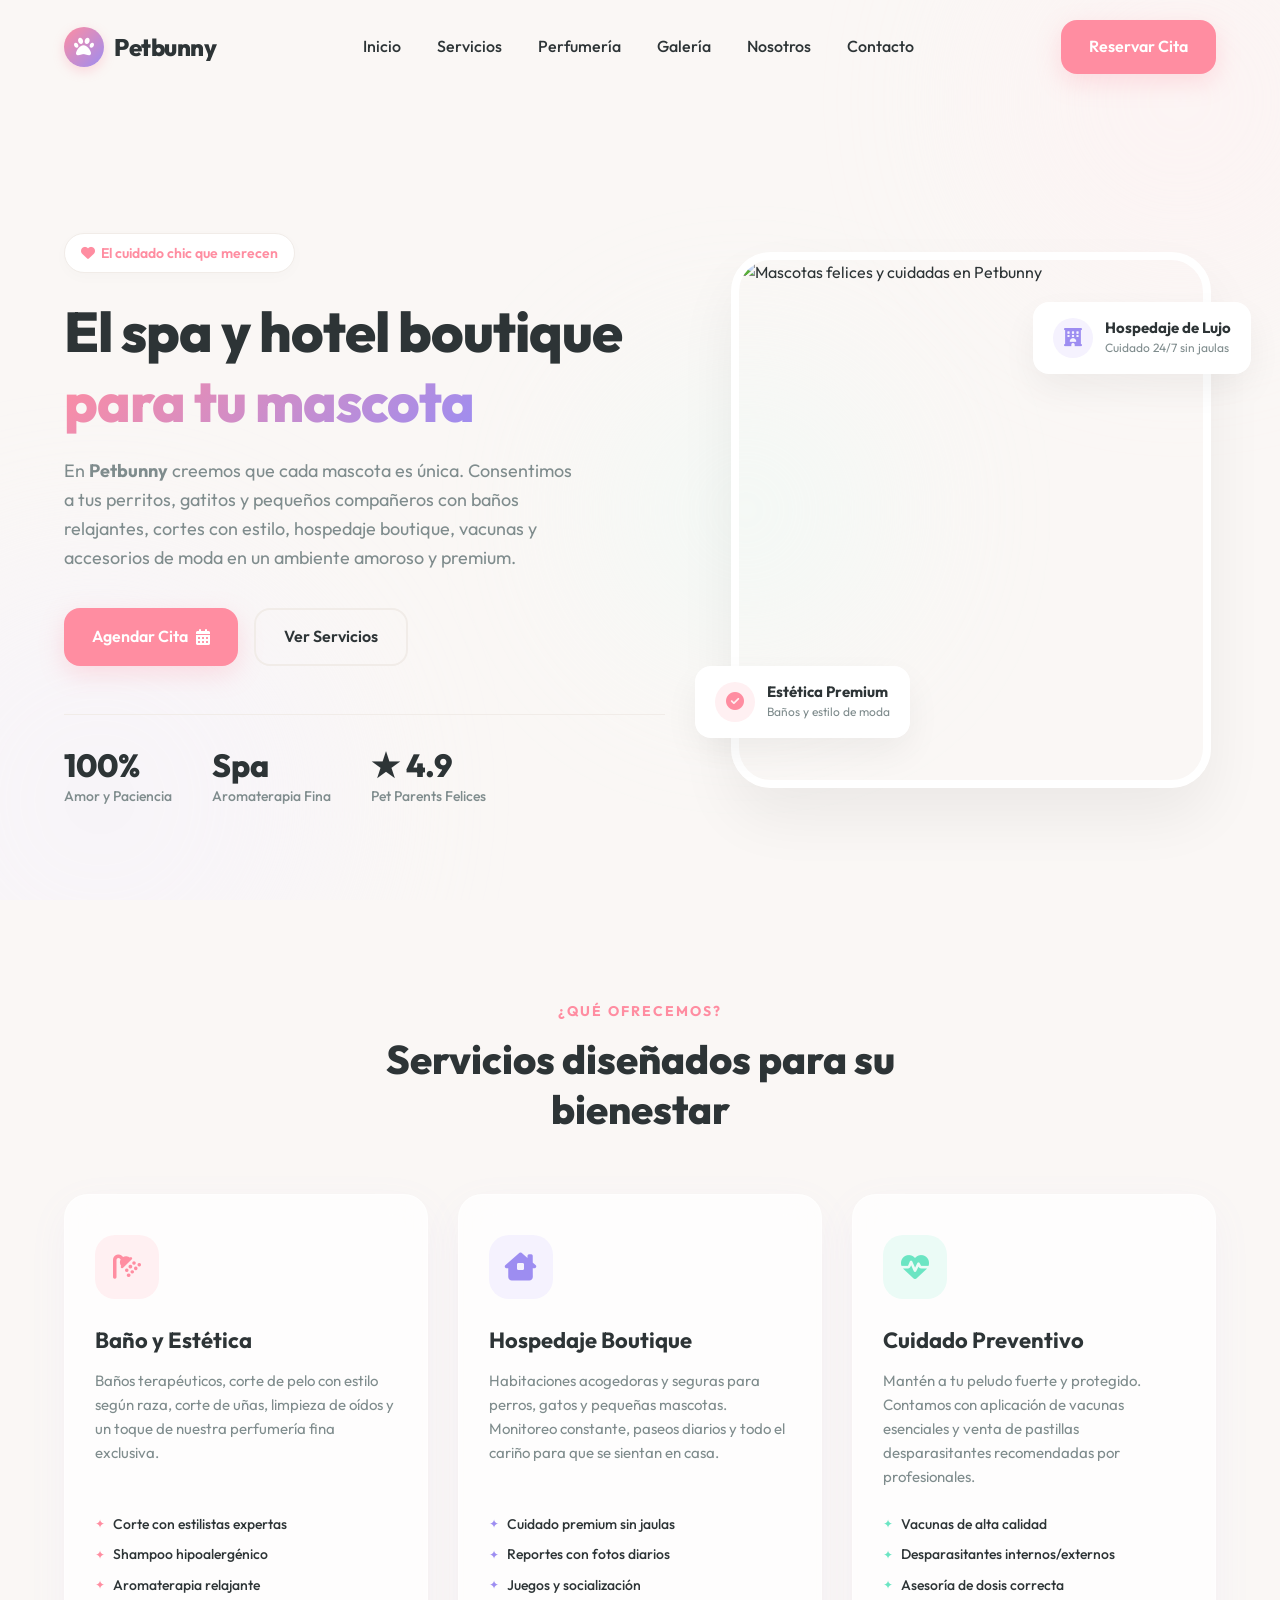
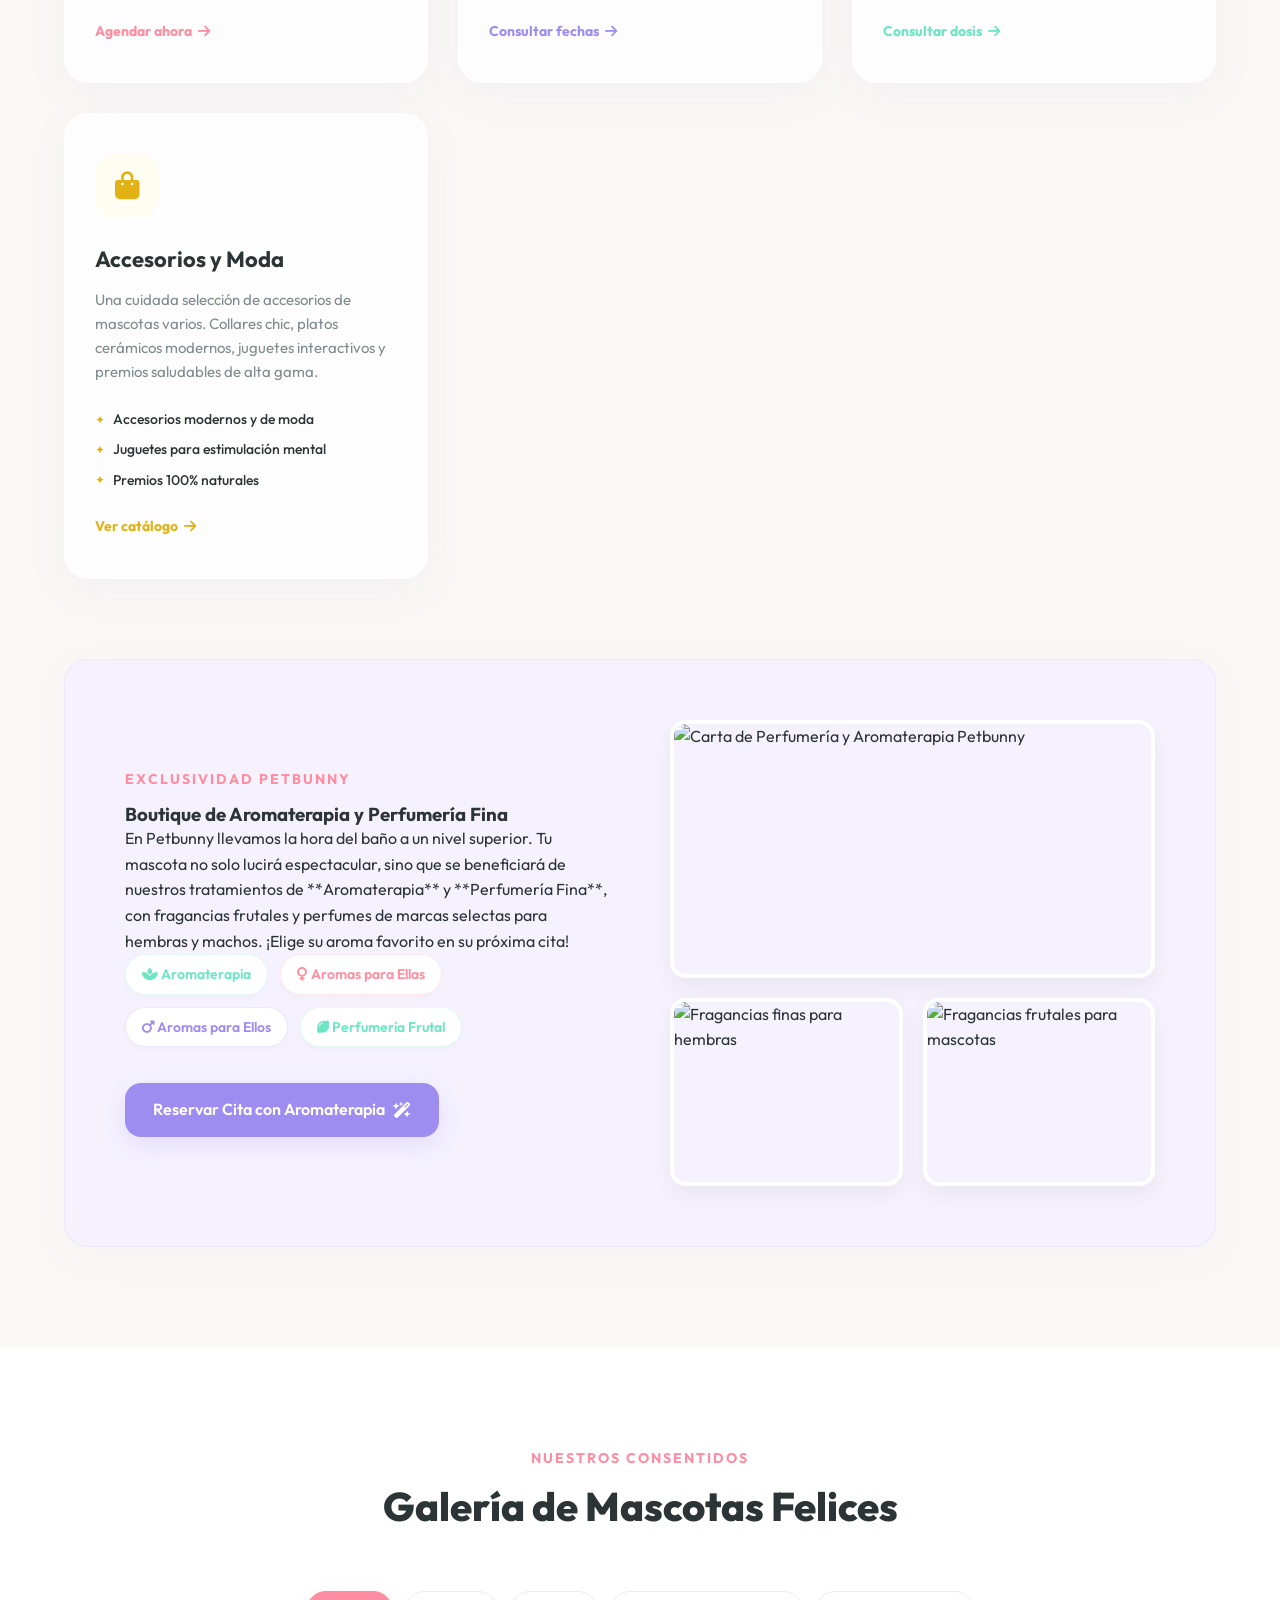
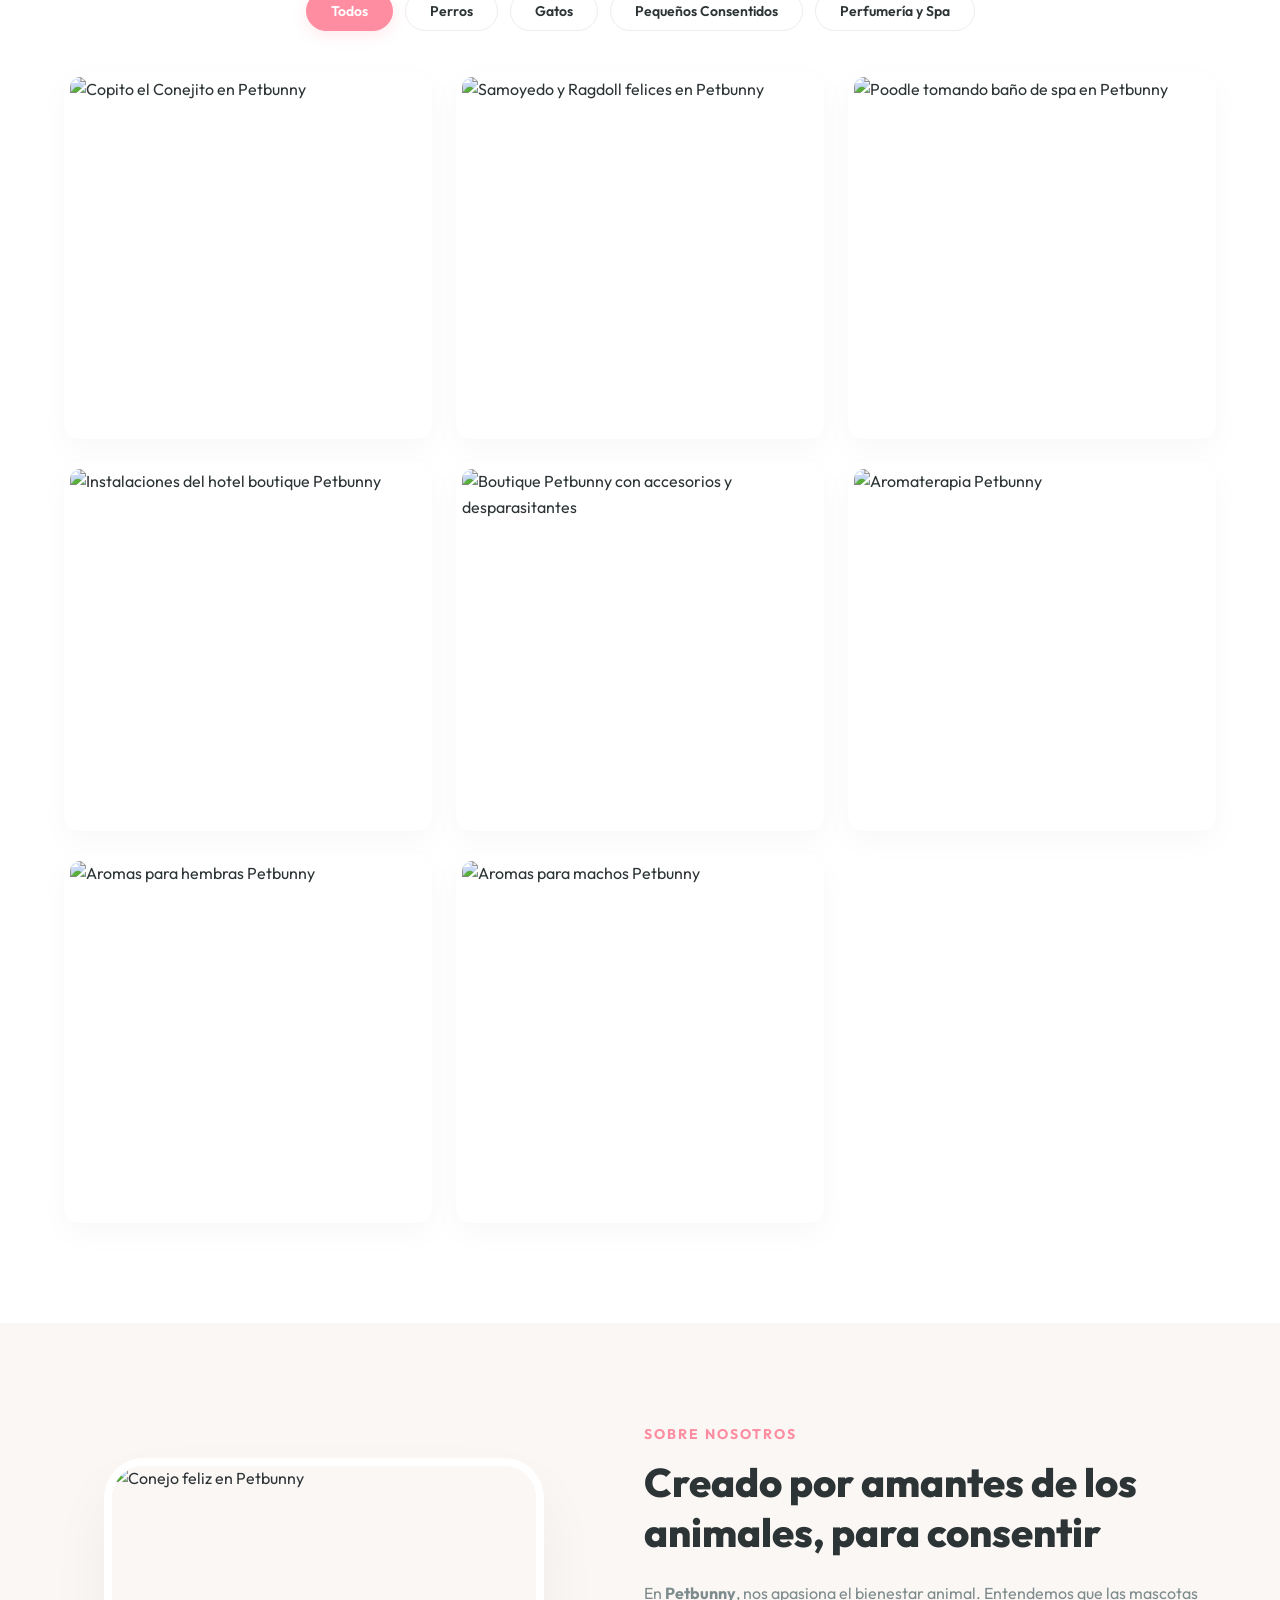
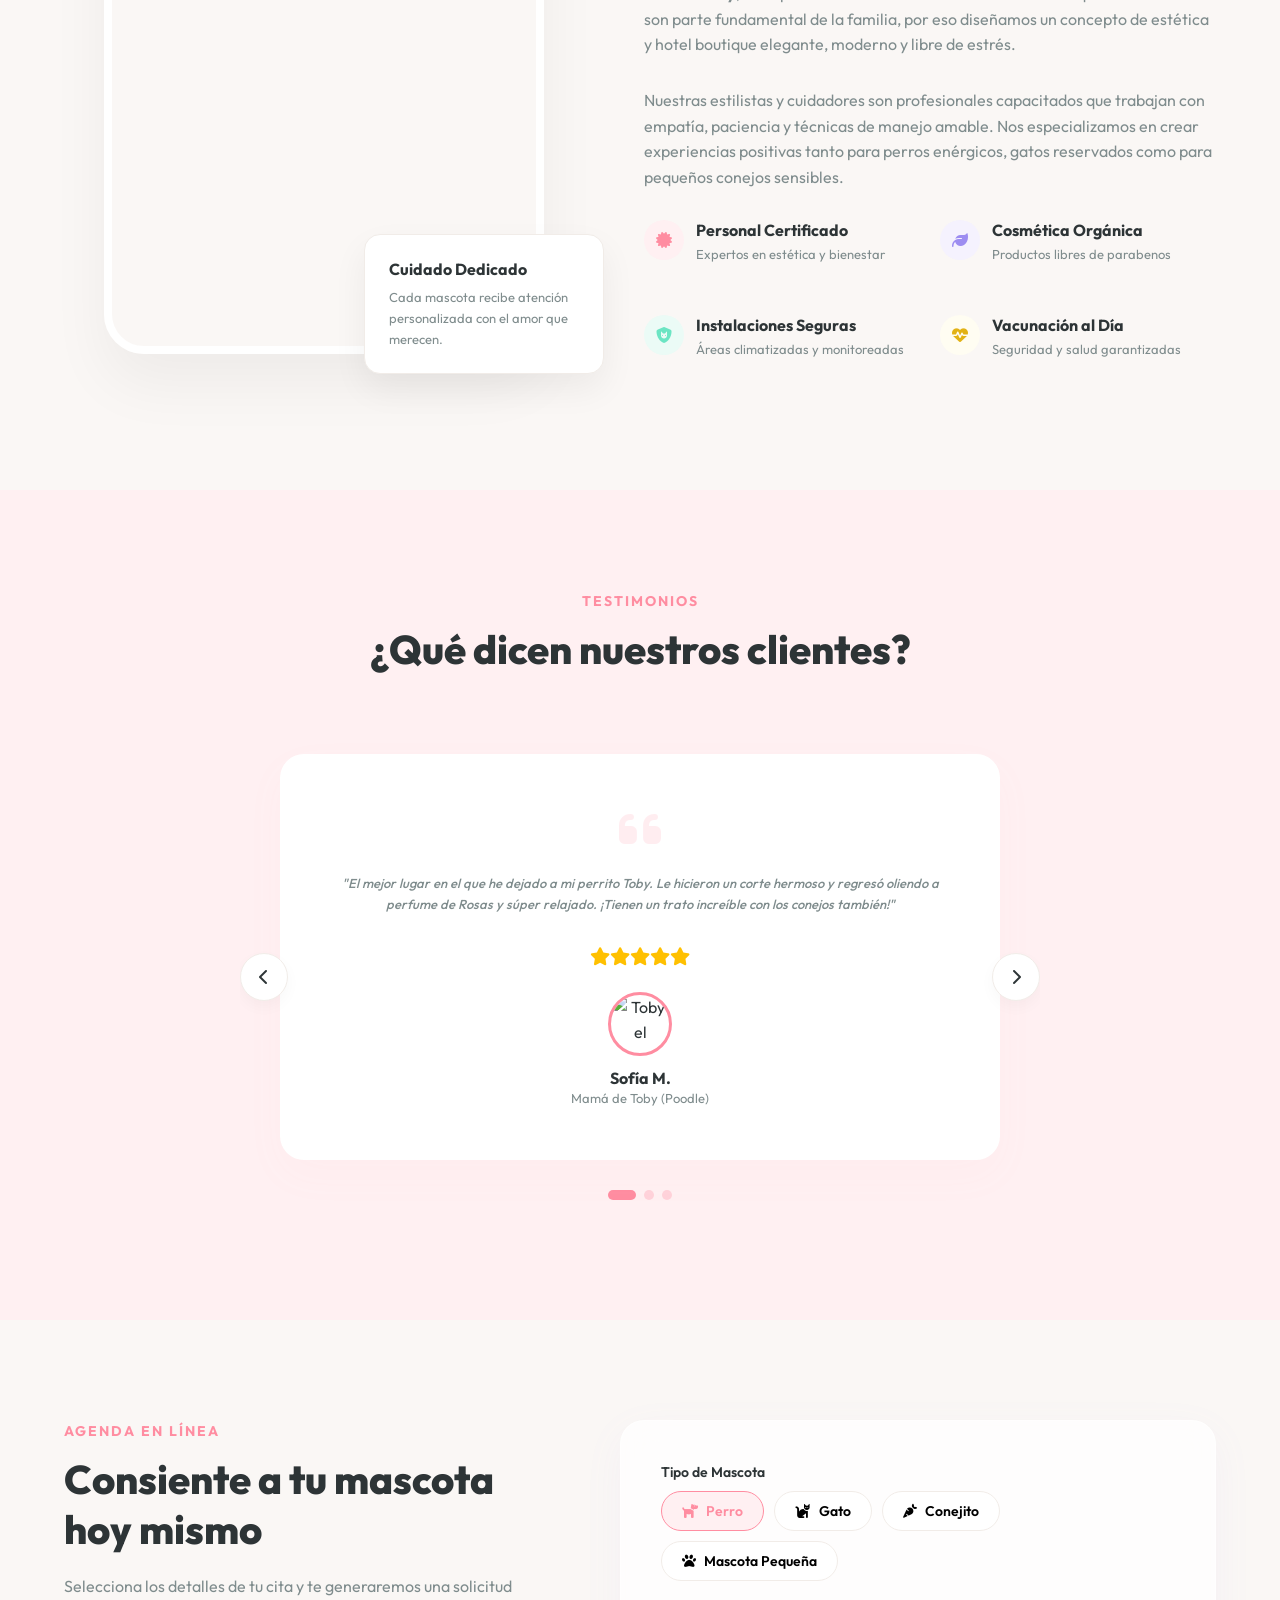
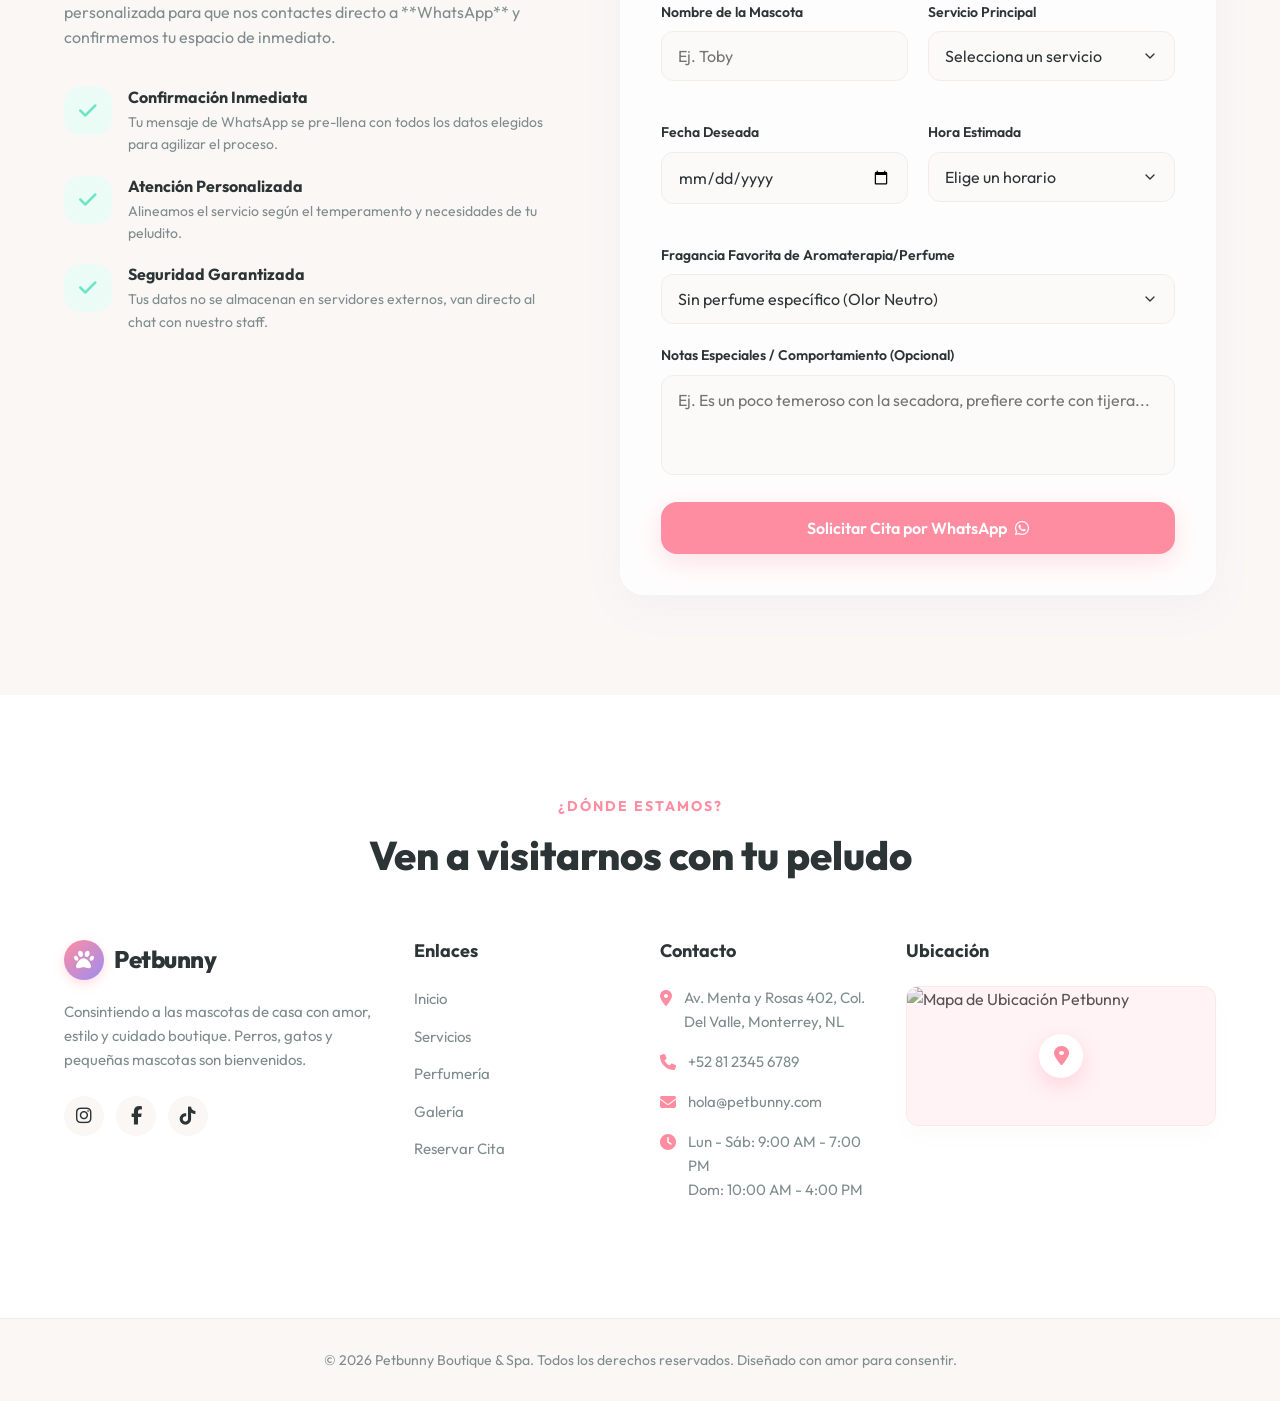
==== index.html @ 2dd085e9 "Primera versión de Petbunny" ====
<!DOCTYPE html>
<html lang="es">
<head>
    <meta charset="UTF-8">
    <meta name="viewport" content="width=device-width, initial-scale=1.0">
    <title>Petbunny - Estética, Hotel y Boutique de Mascotas</title>
    <meta name="description" content="En Petbunny consentimos a tu mascota con servicios premium de estética, hospedaje, vacunas y perfumería fina de aromaterapia. ¡Reserva hoy mismo!">
    
    <!-- Google Fonts & FontAwesome Icons -->
    <link rel="stylesheet" href="https://cdnjs.cloudflare.com/ajax/libs/font-awesome/6.4.0/css/all.min.css">
    <link rel="stylesheet" href="styles.css">
</head>
<body>

    <!-- Header & Navigation -->
    <header id="header">
        <div class="container nav-container">
            <a href="#" class="logo">
                <div class="logo-badge">
                    <i class="fa-solid fa-paw"></i>
                </div>
                <span>Petbunny</span>
            </a>
            
            <ul class="nav-menu" id="nav-menu">
                <li><a href="#" class="nav-link">Inicio</a></li>
                <li><a href="#servicios" class="nav-link">Servicios</a></li>
                <li><a href="#perfumeria" class="nav-link">Perfumería</a></li>
                <li><a href="#galeria" class="nav-link">Galería</a></li>
                <li><a href="#nosotros" class="nav-link">Nosotros</a></li>
                <li><a href="#contacto" class="nav-link">Contacto</a></li>
            </ul>
            
            <div class="nav-actions">
                <a href="#reservar" class="btn btn-primary" id="nav-booking-btn">Reservar Cita</a>
                <button class="mobile-toggle" id="mobile-toggle" aria-label="Abrir menú">
                    <i class="fa-solid fa-bars-staggered"></i>
                </button>
            </div>
        </div>
    </header>

    <!-- Hero Section -->
    <section class="hero" id="inicio">
        <div class="hero-bg-shapes">
            <div class="shape shape-1"></div>
            <div class="shape shape-2"></div>
            <div class="shape shape-3"></div>
        </div>
        
        <div class="container hero-grid">
            <div class="hero-content">
                <div class="badge-trendy">
                    <i class="fa-solid fa-heart"></i> El cuidado chic que merecen
                </div>
                <h1 class="hero-title">El spa y hotel boutique <br><span class="text-gradient">para tu mascota</span></h1>
                <p class="hero-description">
                    En <strong>Petbunny</strong> creemos que cada mascota es única. Consentimos a tus perritos, gatitos y pequeños compañeros con baños relajantes, cortes con estilo, hospedaje boutique, vacunas y accesorios de moda en un ambiente amoroso y premium.
                </p>
                <div class="hero-cta">
                    <a href="#reservar" class="btn btn-primary">Agendar Cita <i class="fa-solid fa-calendar-days"></i></a>
                    <a href="#servicios" class="btn btn-outline">Ver Servicios</a>
                </div>
                <div class="hero-stats">
                    <div class="stat-item">
                        <h3>100%</h3>
                        <p>Amor y Paciencia</p>
                    </div>
                    <div class="stat-item">
                        <h3>Spa</h3>
                        <p>Aromaterapia Fina</p>
                    </div>
                    <div class="stat-item">
                        <h3>★ 4.9</h3>
                        <p>Pet Parents Felices</p>
                    </div>
                </div>
            </div>
            
            <div class="hero-image-wrapper">
                <div class="hero-image-container">
                    <img src="assets/hero_pets.png" alt="Mascotas felices y cuidadas en Petbunny">
                </div>
                
                <!-- Floating Badges for visual premium wow factor -->
                <div class="floating-badge badge-left">
                    <div class="badge-icon">
                        <i class="fa-solid fa-circle-check"></i>
                    </div>
                    <div class="badge-info">
                        <h4>Estética Premium</h4>
                        <p>Baños y estilo de moda</p>
                    </div>
                </div>
                
                <div class="floating-badge badge-right">
                    <div class="badge-icon">
                        <i class="fa-solid fa-hotel"></i>
                    </div>
                    <div class="badge-info">
                        <h4>Hospedaje de Lujo</h4>
                        <p>Cuidado 24/7 sin jaulas</p>
                    </div>
                </div>
            </div>
        </div>
    </section>

    <!-- Services Section -->
    <section class="section-padding" id="servicios">
        <div class="container">
            <div class="section-header text-center">
                <span class="section-subtitle">¿Qué Ofrecemos?</span>
                <h2 class="section-title">Servicios diseñados para su bienestar</h2>
            </div>
            
            <div class="services-grid">
                <!-- Card 1: Baño y Estética -->
                <div class="service-card glass-card card-pink">
                    <div class="service-icon">
                        <i class="fa-solid fa-shower"></i>
                    </div>
                    <h3>Baño y Estética</h3>
                    <p>Baños terapéuticos, corte de pelo con estilo según raza, corte de uñas, limpieza de oídos y un toque de nuestra perfumería fina exclusiva.</p>
                    <ul class="service-features">
                        <li>Corte con estilistas expertas</li>
                        <li>Shampoo hipoalergénico</li>
                        <li>Aromaterapia relajante</li>
                    </ul>
                    <a href="#reservar" class="service-link">Agendar ahora <i class="fa-solid fa-arrow-right"></i></a>
                </div>
                
                <!-- Card 2: Hotel y Hospedaje -->
                <div class="service-card glass-card card-purple">
                    <div class="service-icon">
                        <i class="fa-solid fa-house-chimney-window"></i>
                    </div>
                    <h3>Hospedaje Boutique</h3>
                    <p>Habitaciones acogedoras y seguras para perros, gatos y pequeñas mascotas. Monitoreo constante, paseos diarios y todo el cariño para que se sientan en casa.</p>
                    <ul class="service-features">
                        <li>Cuidado premium sin jaulas</li>
                        <li>Reportes con fotos diarios</li>
                        <li>Juegos y socialización</li>
                    </ul>
                    <a href="#reservar" class="service-link">Consultar fechas <i class="fa-solid fa-arrow-right"></i></a>
                </div>
                
                <!-- Card 3: Veterinaria Preventiva -->
                <div class="service-card glass-card card-mint">
                    <div class="service-icon">
                        <i class="fa-solid fa-heart-pulse"></i>
                    </div>
                    <h3>Cuidado Preventivo</h3>
                    <p>Mantén a tu peludo fuerte y protegido. Contamos con aplicación de vacunas esenciales y venta de pastillas desparasitantes recomendadas por profesionales.</p>
                    <ul class="service-features">
                        <li>Vacunas de alta calidad</li>
                        <li>Desparasitantes internos/externos</li>
                        <li>Asesoría de dosis correcta</li>
                    </ul>
                    <a href="#reservar" class="service-link">Consultar dosis <i class="fa-solid fa-arrow-right"></i></a>
                </div>
                
                <!-- Card 4: Boutique de Accesorios -->
                <div class="service-card glass-card card-yellow">
                    <div class="service-icon">
                        <i class="fa-solid fa-bag-shopping"></i>
                    </div>
                    <h3>Accesorios y Moda</h3>
                    <p>Una cuidada selección de accesorios de mascotas varios. Collares chic, platos cerámicos modernos, juguetes interactivos y premios saludables de alta gama.</p>
                    <ul class="service-features">
                        <li>Accesorios modernos y de moda</li>
                        <li>Juguetes para estimulación mental</li>
                        <li>Premios 100% naturales</li>
                    </ul>
                    <a href="#contacto" class="service-link">Ver catálogo <i class="fa-solid fa-arrow-right"></i></a>
                </div>
            </div>
            
            <!-- Special Aromatherapy Spotlight -->
            <div class="aromatherapy-section" id="perfumeria">
                <div class="aromatherapy-grid">
                    <div class="aromatherapy-content">
                        <span class="section-subtitle">Exclusividad Petbunny</span>
                        <h3>Boutique de Aromaterapia y Perfumería Fina</h3>
                        <p>
                            En Petbunny llevamos la hora del baño a un nivel superior. Tu mascota no solo lucirá espectacular, sino que se beneficiará de nuestros tratamientos de **Aromaterapia** y **Perfumería Fina**, con fragancias frutales y perfumes de marcas selectas para hembras y machos. ¡Elige su aroma favorito en su próxima cita!
                        </p>
                        
                        <div class="perfume-badges">
                            <span class="perfume-badge aroma"><i class="fa-solid fa-spa"></i> Aromaterapia</span>
                            <span class="perfume-badge female"><i class="fa-solid fa-venus"></i> Aromas para Ellas</span>
                            <span class="perfume-badge male"><i class="fa-solid fa-mars"></i> Aromas para Ellos</span>
                            <span class="perfume-badge aroma"><i class="fa-solid fa-lemon"></i> Perfumería Frutal</span>
                        </div>
                        
                        <a href="#reservar" class="btn btn-secondary">Reservar Cita con Aromaterapia <i class="fa-solid fa-wand-magic-sparkles"></i></a>
                    </div>
                    
                    <div class="aromatherapy-images">
                        <div class="aroma-img-wrap span-2" onclick="openAromaLightbox(1)">
                            <img src="assets/perfume_aromaterapia_1.jpg" alt="Carta de Perfumería y Aromaterapia Petbunny">
                        </div>
                        <div class="aroma-img-wrap" onclick="openAromaLightbox(2)">
                            <img src="assets/perfume_ellas.jpg" alt="Fragancias finas para hembras">
                        </div>
                        <div class="aroma-img-wrap" onclick="openAromaLightbox(3)">
                            <img src="assets/perfume_frutal.jpg" alt="Fragancias frutales para mascotas">
                        </div>
                    </div>
                </div>
            </div>
        </div>
    </section>

    <!-- Photo Gallery Section -->
    <section class="section-padding" id="galeria" style="background-color: white;">
        <div class="container">
            <div class="section-header text-center">
                <span class="section-subtitle">Nuestros Consentidos</span>
                <h2 class="section-title">Galería de Mascotas Felices</h2>
            </div>
            
            <div class="gallery-filters">
                <button class="filter-btn active" data-filter="all">Todos</button>
                <button class="filter-btn" data-filter="perros">Perros</button>
                <button class="filter-btn" data-filter="gatos">Gatos</button>
                <button class="filter-btn" data-filter="pequenos">Pequeños Consentidos</button>
                <button class="filter-btn" data-filter="perfumes">Perfumería y Spa</button>
            </div>
            
            <div class="gallery-grid" id="gallery-grid">
                <!-- Item 1: Bunny -->
                <div class="gallery-item" data-category="pequenos" onclick="openLightbox('assets/happy_bunny.png', 'Copito el Conejito', 'Servicio de Estética de Pequeñas Mascotas con baño de manzanilla')">
                    <img src="assets/happy_bunny.png" alt="Copito el Conejito en Petbunny">
                    <div class="gallery-overlay">
                        <h4>Copito</h4>
                        <p>Baño y Cepillado de Conejos</p>
                    </div>
                </div>
                
                <!-- Item 2: Hero Pets -->
                <div class="gallery-item" data-category="perros" onclick="openLightbox('assets/hero_pets.png', 'Samoyedo y Ragdoll', 'Nuestros embajadores luciendo frescos después de su estética')">
                    <img src="assets/hero_pets.png" alt="Samoyedo y Ragdoll felices en Petbunny">
                    <div class="gallery-overlay">
                        <h4>Milo y Luna</h4>
                        <p>Servicio de Baño e Hidratación</p>
                    </div>
                </div>
                
                <!-- Item 3: Poodle Bath -->
                <div class="gallery-item" data-category="perros" onclick="openLightbox('assets/grooming_spa.png', 'Estética de Poodle', 'Baño de burbujas tibias con extracto de menta fresca y lavanda')">
                    <img src="assets/grooming_spa.png" alt="Poodle tomando baño de spa en Petbunny">
                    <div class="gallery-overlay">
                        <h4>Coco</h4>
                        <p>Spa de Burbujas Relajantes</p>
                    </div>
                </div>
                
                <!-- Item 4: Pet Hotel Room -->
                <div class="gallery-item" data-category="pequenos" onclick="openLightbox('assets/pet_hotel.png', 'Habitación Premium de Hotel', 'Instalaciones acogedoras y cómodas con camas de terciopelo')">
                    <img src="assets/pet_hotel.png" alt="Instalaciones del hotel boutique Petbunny">
                    <div class="gallery-overlay">
                        <h4>Hospedaje Boutique</h4>
                        <p>Cuidado de Noche de Perros y Conejos</p>
                    </div>
                </div>
                
                <!-- Item 5: Boutique Shelf -->
                <div class="gallery-item" data-category="perfumes" onclick="openLightbox('assets/pet_shop.png', 'Boutique de Accesorios', 'Collares de moda, platos de diseño y desparasitantes en nuestra boutique')">
                    <img src="assets/pet_shop.png" alt="Boutique Petbunny con accesorios y desparasitantes">
                    <div class="gallery-overlay">
                        <h4>Boutique Petbunny</h4>
                        <p>Accesorios y Vitaminas</p>
                    </div>
                </div>
                
                <!-- Item 6: Perfume Aromaterapia Image -->
                <div class="gallery-item" data-category="perfumes" onclick="openLightbox('assets/perfume_aromaterapia_1.jpg', 'Menú Aromaterapia', 'Esencias de menta, lavanda, melisa, romero, eucalipto y rosas')">
                    <img src="assets/perfume_aromaterapia_1.jpg" alt="Aromaterapia Petbunny">
                    <div class="gallery-overlay">
                        <h4>Aromaterapia</h4>
                        <p>Tratamientos y Esencias Terapéuticas</p>
                    </div>
                </div>
                
                <!-- Item 7: Perfume Ellas -->
                <div class="gallery-item" data-category="perfumes" onclick="openLightbox('assets/perfume_ellas.jpg', 'Aromas para Ellas', 'Perfumes inspirados en fragancias finas para hembras')">
                    <img src="assets/perfume_ellas.jpg" alt="Aromas para hembras Petbunny">
                    <div class="gallery-overlay">
                        <h4>Aromas para Ellas</h4>
                        <p>Perfumería Fina Femenina</p>
                    </div>
                </div>
                
                <!-- Item 8: Perfume Ellos -->
                <div class="gallery-item" data-category="perfumes" onclick="openLightbox('assets/perfume_ellos.jpg', 'Aromas para Ellos', 'Perfumes elegantes inspirados en lociones de diseñador para machos')">
                    <img src="assets/perfume_ellos.jpg" alt="Aromas para machos Petbunny">
                    <div class="gallery-overlay">
                        <h4>Aromas para Ellos</h4>
                        <p>Perfumería Fina Masculina</p>
                    </div>
                </div>
            </div>
        </div>
    </section>

    <!-- About Us Section -->
    <section class="section-padding" id="nosotros">
        <div class="container about-grid">
            <div class="about-image-wrapper">
                <div class="about-image-container">
                    <img src="assets/happy_bunny.png" alt="Conejo feliz en Petbunny">
                </div>
                <div class="about-floating-card">
                    <h4>Cuidado Dedicado</h4>
                    <p>Cada mascota recibe atención personalizada con el amor que merecen.</p>
                </div>
            </div>
            
            <div class="about-content">
                <span class="section-subtitle">Sobre Nosotros</span>
                <h2>Creado por amantes de los animales, para consentir</h2>
                <p>
                    En <strong>Petbunny</strong>, nos apasiona el bienestar animal. Entendemos que las mascotas son parte fundamental de la familia, por eso diseñamos un concepto de estética y hotel boutique elegante, moderno y libre de estrés.
                </p>
                <p>
                    Nuestras estilistas y cuidadores son profesionales capacitados que trabajan con empatía, paciencia y técnicas de manejo amable. Nos especializamos en crear experiencias positivas tanto para perros enérgicos, gatos reservados como para pequeños conejos sensibles.
                </p>
                
                <div class="about-features">
                    <div class="about-feat-item">
                        <div class="about-feat-icon">
                            <i class="fa-solid fa-certificate"></i>
                        </div>
                        <div class="about-feat-info">
                            <h4>Personal Certificado</h4>
                            <p>Expertos en estética y bienestar</p>
                        </div>
                    </div>
                    
                    <div class="about-feat-item">
                        <div class="about-feat-icon">
                            <i class="fa-solid fa-leaf"></i>
                        </div>
                        <div class="about-feat-info">
                            <h4>Cosmética Orgánica</h4>
                            <p>Productos libres de parabenos</p>
                        </div>
                    </div>
                    
                    <div class="about-feat-item">
                        <div class="about-feat-icon">
                            <i class="fa-solid fa-shield-cat"></i>
                        </div>
                        <div class="about-feat-info">
                            <h4>Instalaciones Seguras</h4>
                            <p>Áreas climatizadas y monitoreadas</p>
                        </div>
                    </div>
                    
                    <div class="about-feat-item">
                        <div class="about-feat-icon">
                            <i class="fa-solid fa-heart-pulse"></i>
                        </div>
                        <div class="about-feat-info">
                            <h4>Vacunación al Día</h4>
                            <p>Seguridad y salud garantizadas</p>
                        </div>
                    </div>
                </div>
            </div>
        </div>
    </section>

    <!-- Testimonials Section -->
    <section class="section-padding testimonials-section">
        <div class="container">
            <div class="section-header text-center">
                <span class="section-subtitle">Testimonios</span>
                <h2 class="section-title">¿Qué dicen nuestros clientes?</h2>
            </div>
            
            <div class="testimonials-slider">
                <button class="slider-arrow arrow-prev" id="prev-btn" aria-label="Anterior testimonio">
                    <i class="fa-solid fa-chevron-left"></i>
                </button>
                
                <div class="slider-container" id="slider-container">
                    <!-- Slide 1 -->
                    <div class="slide">
                        <div class="testimonial-card glass-card">
                            <div class="quote-icon"><i class="fa-solid fa-quote-left"></i></div>
                            <p class="testimonial-text">
                                "El mejor lugar en el que he dejado a mi perrito Toby. Le hicieron un corte hermoso y regresó oliendo a perfume de Rosas y súper relajado. ¡Tienen un trato increíble con los conejos también!"
                            </p>
                            <div class="stars">
                                <i class="fa-solid fa-star"></i><i class="fa-solid fa-star"></i><i class="fa-solid fa-star"></i><i class="fa-solid fa-star"></i><i class="fa-solid fa-star"></i>
                            </div>
                            <div class="pet-parent-avatar">
                                <img src="assets/hero_pets.png" alt="Toby el perrito">
                            </div>
                            <h4>Sofía M.</h4>
                            <p>Mamá de Toby (Poodle)</p>
                        </div>
                    </div>
                    
                    <!-- Slide 2 -->
                    <div class="slide">
                        <div class="testimonial-card glass-card">
                            <div class="quote-icon"><i class="fa-solid fa-quote-left"></i></div>
                            <p class="testimonial-text">
                                "Mi gatita Luna suele estresarse mucho con los baños, pero aquí tienen un spa de aromaterapia especial con Lavanda que la calmó por completo. El hotel boutique es muy limpio y las cuidadoras le dan mucho amor."
                            </p>
                            <div class="stars">
                                <i class="fa-solid fa-star"></i><i class="fa-solid fa-star"></i><i class="fa-solid fa-star"></i><i class="fa-solid fa-star"></i><i class="fa-solid fa-star"></i>
                            </div>
                            <div class="pet-parent-avatar">
                                <img src="assets/happy_bunny.png" alt="Luna la gatita">
                            </div>
                            <h4>Camila R.</h4>
                            <p>Mamá de Luna (Ragdoll)</p>
                        </div>
                    </div>
                    
                    <!-- Slide 3 -->
                    <div class="slide">
                        <div class="testimonial-card glass-card">
                            <div class="quote-icon"><i class="fa-solid fa-quote-left"></i></div>
                            <p class="testimonial-text">
                                "¡Excelente servicio de desparasitación y vacunas! Además, compramos unas correas pastel divinas. Es genial encontrar un lugar tan moderno, limpio y que de verdad cuide a todas las mascotas pequeñas."
                            </p>
                            <div class="stars">
                                <i class="fa-solid fa-star"></i><i class="fa-solid fa-star"></i><i class="fa-solid fa-star"></i><i class="fa-solid fa-star"></i><i class="fa-solid fa-star"></i>
                            </div>
                            <div class="pet-parent-avatar">
                                <img src="assets/pet_hotel.png" alt="Mascotas felices">
                            </div>
                            <h4>Valeria G.</h4>
                            <p>Mamá de Bruno y Bombón (Conejo y Pomerania)</p>
                        </div>
                    </div>
                </div>
                
                <button class="slider-arrow arrow-next" id="next-btn" aria-label="Siguiente testimonio">
                    <i class="fa-solid fa-chevron-right"></i>
                </button>
                
                <div class="slider-nav" id="slider-dots"></div>
            </div>
        </div>
    </section>

    <!-- Booking Form Section -->
    <section class="section-padding" id="reservar">
        <div class="container booking-grid">
            <div class="booking-info">
                <span class="section-subtitle">Agenda en Línea</span>
                <h2>Consiente a tu mascota hoy mismo</h2>
                <p>
                    Selecciona los detalles de tu cita y te generaremos una solicitud personalizada para que nos contactes directo a **WhatsApp** y confirmemos tu espacio de inmediato.
                </p>
                
                <div class="benefit-list">
                    <div class="benefit-item">
                        <div class="benefit-icon"><i class="fa-solid fa-check"></i></div>
                        <div>
                            <h4>Confirmación Inmediata</h4>
                            <p>Tu mensaje de WhatsApp se pre-llena con todos los datos elegidos para agilizar el proceso.</p>
                        </div>
                    </div>
                    <div class="benefit-item">
                        <div class="benefit-icon"><i class="fa-solid fa-check"></i></div>
                        <div>
                            <h4>Atención Personalizada</h4>
                            <p>Alineamos el servicio según el temperamento y necesidades de tu peludito.</p>
                        </div>
                    </div>
                    <div class="benefit-item">
                        <div class="benefit-icon"><i class="fa-solid fa-check"></i></div>
                        <div>
                            <h4>Seguridad Garantizada</h4>
                            <p>Tus datos no se almacenan en servidores externos, van directo al chat con nuestro staff.</p>
                        </div>
                    </div>
                </div>
            </div>
            
            <div class="booking-form-wrapper glass-card">
                <form id="booking-form">
                    <!-- Pet Type Selection Chips -->
                    <div class="form-group">
                        <label>Tipo de Mascota</label>
                        <div class="pet-chips" id="pet-chips">
                            <button type="button" class="chip-btn active" data-pet="Perro">
                                <i class="fa-solid fa-dog"></i> Perro
                            </button>
                            <button type="button" class="chip-btn" data-pet="Gato">
                                <i class="fa-solid fa-cat"></i> Gato
                            </button>
                            <button type="button" class="chip-btn" data-pet="Conejo">
                                <i class="fa-solid fa-carrot"></i> Conejito
                            </button>
                            <button type="button" class="chip-btn" data-pet="Mascota Pequeña">
                                <i class="fa-solid fa-paw"></i> Mascota Pequeña
                            </button>
                        </div>
                    </div>
                    
                    <div class="form-group-row">
                        <!-- Pet Name -->
                        <div class="form-group">
                            <label for="pet-name">Nombre de la Mascota</label>
                            <input type="text" id="pet-name" class="form-control" placeholder="Ej. Toby" required>
                        </div>
                        
                        <!-- Service Selection -->
                        <div class="form-group">
                            <label for="pet-service">Servicio Principal</label>
                            <select id="pet-service" class="form-control" required>
                                <option value="" disabled selected>Selecciona un servicio</option>
                                <option value="Baño y Estética">Baño y Estética Estilo</option>
                                <option value="Hospedaje Boutique">Hospedaje Boutique (Hotel)</option>
                                <option value="Guardería de Día">Guardería de Día</option>
                                <option value="Vacunación / Desparasitante">Vacunación y Cuidado Preventivo</option>
                                <option value="Consulta y Accesorios">Accesorios y Asesoría</option>
                            </select>
                        </div>
                    </div>
                    
                    <div class="form-group-row">
                        <!-- Date -->
                        <div class="form-group">
                            <label for="book-date">Fecha Deseada</label>
                            <input type="date" id="book-date" class="form-control" required>
                        </div>
                        
                        <!-- Time -->
                        <div class="form-group">
                            <label for="book-time">Hora Estimada</label>
                            <select id="book-time" class="form-control" required>
                                <option value="" disabled selected>Elige un horario</option>
                                <option value="09:00 AM">09:00 AM</option>
                                <option value="10:30 AM">10:30 AM</option>
                                <option value="12:00 PM">12:00 PM</option>
                                <option value="01:30 PM">01:30 PM</option>
                                <option value="03:00 PM">03:00 PM</option>
                                <option value="04:30 PM">04:30 PM</option>
                                <option value="06:00 PM">06:00 PM</option>
                            </select>
                        </div>
                    </div>
                    
                    <!-- Perfume Selection (Spotlight feature) -->
                    <div class="form-group">
                        <label for="perfume-style">Fragancia Favorita de Aromaterapia/Perfume</label>
                        <select id="perfume-style" class="form-control">
                            <option value="Sin perfume / Olor neutro">Sin perfume específico (Olor Neutro)</option>
                            <optgroup label="Aromaterapia Relajante">
                                <option value="Aromaterapia de Lavanda (Antiestrés)">Lavanda (Antiestrés y ansiedad)</option>
                                <option value="Aromaterapia de Menta (Agilidad mental)">Menta (Agilidad mental y humor)</option>
                                <option value="Aromaterapia de Rosas (Miedo y nerviosismo)">Rosas (Calma temores y miedos)</option>
                                <option value="Aromaterapia de Romero (Relajación total)">Romero (Libera el estrés acumulado)</option>
                                <option value="Aromaterapia de Eucalipto (Cuidado de piel)">Eucalipto (Elimina bichitos y relaja)</option>
                            </optgroup>
                            <optgroup label="Perfumería Frutal">
                                <option value="Perfume Frutal de Frutos Rojos">Frutos Rojos</option>
                                <option value="Perfume Frutal de Cereza">Cereza Dulce</option>
                                <option value="Perfume Frutal de Melón">Melón Refrescante</option>
                                <option value="Perfume Frutal de Kiwi/Toronja">Kiwi y Toronja Cítrica</option>
                            </optgroup>
                            <optgroup label="Perfumería Fina - Ellas">
                                <option value="Perfume Rocky (Hembra)">Rocky (Dulce e intenso)</option>
                                <option value="Perfume Ari (Hembra)">Ari (Elegante y chic)</option>
                                <option value="Perfume Hallowin (Hembra)">Hallowin (Místico y suave)</option>
                                <option value="Perfume Elena (Hembra)">Elena (Fresco y floral)</option>
                            </optgroup>
                            <optgroup label="Perfumería Fina - Ellos">
                                <option value="Perfume Absolut (Macho)">Absolut (Elegante y premium)</option>
                                <option value="Perfume Voyage (Macho)">Voyage (Fresco y aventurero)</option>
                                <option value="Perfume Hugo (Macho)">Hugo (Chic y varonil)</option>
                            </optgroup>
                        </select>
                    </div>
                    
                    <!-- Notes -->
                    <div class="form-group">
                        <label for="book-notes">Notas Especiales / Comportamiento (Opcional)</label>
                        <textarea id="book-notes" class="form-control textarea-control" placeholder="Ej. Es un poco temeroso con la secadora, prefiere corte con tijera..."></textarea>
                    </div>
                    
                    <button type="submit" class="btn btn-primary submit-btn">
                        Solicitar Cita por WhatsApp <i class="fa-brands fa-whatsapp"></i>
                    </button>
                </form>
            </div>
        </div>
    </section>

    <!-- Map & Contact Info Section -->
    <section class="section-padding" id="contacto" style="background-color: white;">
        <div class="container">
            <div class="section-header text-center">
                <span class="section-subtitle">¿Dónde Estamos?</span>
                <h2 class="section-title">Ven a visitarnos con tu peludo</h2>
            </div>
            
            <div class="footer-grid">
                <!-- Info column -->
                <div class="footer-info-column">
                    <a href="#" class="logo">
                        <div class="logo-badge">
                            <i class="fa-solid fa-paw"></i>
                        </div>
                        <span>Petbunny</span>
                    </a>
                    <p>
                        Consintiendo a las mascotas de casa con amor, estilo y cuidado boutique. Perros, gatos y pequeñas mascotas son bienvenidos.
                    </p>
                    <div class="social-links">
                        <a href="#" class="social-icon" aria-label="Instagram"><i class="fa-brands fa-instagram"></i></a>
                        <a href="#" class="social-icon" aria-label="Facebook"><i class="fa-brands fa-facebook-f"></i></a>
                        <a href="#" class="social-icon" aria-label="TikTok"><i class="fa-brands fa-tiktok"></i></a>
                    </div>
                </div>
                
                <!-- Links Column -->
                <div class="footer-column">
                    <h4>Enlaces</h4>
                    <ul class="footer-links">
                        <li><a href="#">Inicio</a></li>
                        <li><a href="#servicios">Servicios</a></li>
                        <li><a href="#perfumeria">Perfumería</a></li>
                        <li><a href="#galeria">Galería</a></li>
                        <li><a href="#reservar">Reservar Cita</a></li>
                    </ul>
                </div>
                
                <!-- Contact info Column -->
                <div class="footer-column">
                    <h4>Contacto</h4>
                    <div class="footer-contact-item">
                        <i class="fa-solid fa-location-dot"></i>
                        <span>Av. Menta y Rosas 402, Col. Del Valle, Monterrey, NL</span>
                    </div>
                    <div class="footer-contact-item">
                        <i class="fa-solid fa-phone"></i>
                        <span>+52 81 2345 6789</span>
                    </div>
                    <div class="footer-contact-item">
                        <i class="fa-solid fa-envelope"></i>
                        <span>hola@petbunny.com</span>
                    </div>
                    <div class="footer-contact-item">
                        <i class="fa-solid fa-clock"></i>
                        <span>Lun - Sáb: 9:00 AM - 7:00 PM<br>Dom: 10:00 AM - 4:00 PM</span>
                    </div>
                </div>
                
                <!-- Map Mock Column -->
                <div class="footer-column">
                    <h4>Ubicación</h4>
                    <div class="footer-map-mock">
                        <!-- Stylized modern map simulation -->
                        <img src="assets/pet_shop.png" alt="Mapa de Ubicación Petbunny" style="filter: grayscale(40%) contrast(110%); opacity: 0.85;">
                        <div class="map-overlay">
                            <div class="map-pin">
                                <i class="fa-solid fa-location-dot"></i>
                            </div>
                        </div>
                    </div>
                </div>
            </div>
        </div>
    </section>

    <!-- Bottom Copyright -->
    <footer class="footer-bottom">
        <div class="container">
            <p>&copy; 2026 Petbunny Boutique & Spa. Todos los derechos reservados. Diseñado con amor para consentir.</p>
        </div>
    </footer>

    <!-- Interactive Lightbox Modals -->
    
    <!-- Gallery Photo Lightbox -->
    <div class="lightbox" id="lightbox">
        <button class="lightbox-close" id="lightbox-close">&times;</button>
        <div class="lightbox-content">
            <img src="" id="lightbox-img" alt="Vista ampliada">
            <div style="background-color: white; padding: 20px; text-align: center;">
                <h3 id="lightbox-title" style="margin-bottom: 5px; font-weight: 700; color: var(--text-dark);"></h3>
                <p id="lightbox-desc" style="color: var(--text-muted); font-size: 14px;"></p>
            </div>
        </div>
    </div>
    
    <!-- Perfume/Aromatherapy Catalog Lightbox -->
    <div class="lightbox" id="aroma-lightbox">
        <button class="lightbox-close" id="aroma-lightbox-close">&times;</button>
        <div class="lightbox-content" style="border-radius: var(--border-radius-md); overflow: hidden; background: white;">
            <img src="" id="aroma-lightbox-img" alt="Detalle del catálogo de aromas" style="max-height: 80vh; object-fit: contain;">
        </div>
    </div>

    <!-- Booking Confirmation Success Modal -->
    <div class="success-modal" id="success-modal">
        <div class="success-content">
            <div class="success-icon">
                <i class="fa-solid fa-circle-check"></i>
            </div>
            <h3>¡Solicitud Preparada!</h3>
            <p id="success-text">Estamos abriendo WhatsApp con los datos de tu reserva para Toby. Envía el mensaje para confirmar tu cita.</p>
            <button class="btn btn-primary" id="success-close-btn" style="width: 100%;">Aceptar y Continuar</button>
        </div>
    </div>

    <!-- Application Script -->
    <script src="app.js"></script>
</body>
</html>
---- styles.css ----
@import url('https://fonts.googleapis.com/css2?family=Outfit:wght@300;400;500;600;700;800&family=Playfair+Display:ital,wght@0,600;0,700;1,400&display=swap');

:root {
    /* Color Palette - Pastel Chic & Modern */
    --primary: #FF8DA1;          /* Soft Trendy Rose Pink */
    --primary-hover: #FF758F;
    --primary-light: #FFF0F2;    /* Soft pink background */
    --secondary: #9D8DF1;        /* Trendy Pastel Purple */
    --secondary-hover: #8874E8;
    --secondary-light: #F5F2FE;  /* Soft lavender background */
    --accent: #6BE5C3;           /* Clean Mint Green */
    --accent-hover: #4EDCB4;
    --accent-light: #EBFBF6;     /* Soft mint background */
    --yellow: #FEE180;           /* Cozy Warm Yellow */
    --yellow-light: #FFFDF2;     /* Warm cream background */
    
    --bg-base: #FAF7F5;          /* Warm organic cream white */
    --bg-card: #FFFFFF;
    --text-dark: #2D3436;        /* Soft dark charcoal */
    --text-muted: #7F8C8D;       /* Muted grey */
    --border-color: #F1ECE8;     /* Soft natural borders */
    
    /* Layout Constants */
    --font-sans: 'Outfit', sans-serif;
    --font-serif: 'Playfair Display', serif;
    --border-radius-lg: 24px;
    --border-radius-md: 16px;
    --border-radius-sm: 12px;
    
    /* Glassmorphism & Shadow Systems */
    --glass-bg: rgba(255, 255, 255, 0.75);
    --glass-border: rgba(255, 255, 255, 0.5);
    --glass-shadow: 0 12px 40px 0 rgba(157, 141, 241, 0.06);
    --hover-shadow: 0 20px 40px rgba(255, 141, 161, 0.12);
    --transition-smooth: all 0.4s cubic-bezier(0.16, 1, 0.3, 1);
}

/* Reset & Base Styles */
* {
    margin: 0;
    padding: 0;
    box-sizing: border-box;
}

html {
    scroll-behavior: smooth;
    font-size: 16px;
}

body {
    font-family: var(--font-sans);
    background-color: var(--bg-base);
    color: var(--text-dark);
    line-height: 1.6;
    overflow-x: hidden;
}

img {
    max-width: 100%;
    height: auto;
    display: block;
    object-fit: cover;
}

a {
    text-decoration: none;
    color: inherit;
    transition: var(--transition-smooth);
}

button, input, select, textarea {
    font-family: inherit;
    font-size: inherit;
    outline: none;
}

/* Typography Utility Classes */
h1, h2, h3, h4 {
    font-weight: 700;
    line-height: 1.25;
}

.text-editorial {
    font-family: var(--font-serif);
    font-style: italic;
    font-weight: 400;
}

.text-gradient {
    background: linear-gradient(135deg, var(--primary), var(--secondary));
    -webkit-background-clip: text;
    -webkit-text-fill-color: transparent;
}

/* Layout Utilities */
.container {
    width: 100%;
    max-width: 1200px;
    margin: 0 auto;
    padding: 0 24px;
}

.section-padding {
    padding: 100px 0;
}

.text-center {
    text-align: center;
}

/* Buttons */
.btn {
    display: inline-flex;
    align-items: center;
    justify-content: center;
    padding: 14px 28px;
    border-radius: var(--border-radius-md);
    font-weight: 600;
    transition: var(--transition-smooth);
    border: none;
    cursor: pointer;
    gap: 8px;
}

.btn-primary {
    background-color: var(--primary);
    color: white;
    box-shadow: 0 8px 24px rgba(255, 141, 161, 0.25);
}

.btn-primary:hover {
    background-color: var(--primary-hover);
    transform: translateY(-2px);
    box-shadow: 0 12px 30px rgba(255, 141, 161, 0.35);
}

.btn-secondary {
    background-color: var(--secondary);
    color: white;
    box-shadow: 0 8px 24px rgba(157, 141, 241, 0.2);
}

.btn-secondary:hover {
    background-color: var(--secondary-hover);
    transform: translateY(-2px);
    box-shadow: 0 12px 30px rgba(157, 141, 241, 0.3);
}

.btn-outline {
    background-color: transparent;
    color: var(--text-dark);
    border: 2px solid var(--border-color);
}

.btn-outline:hover {
    background-color: white;
    border-color: var(--primary);
    color: var(--primary);
    transform: translateY(-2px);
}

/* Glass Card */
.glass-card {
    background: var(--glass-bg);
    backdrop-filter: blur(16px);
    -webkit-backdrop-filter: blur(16px);
    border: 1px solid var(--glass-border);
    border-radius: var(--border-radius-lg);
    box-shadow: var(--glass-shadow);
}

/* --- Navigation Header --- */
header {
    position: fixed;
    top: 0;
    left: 0;
    width: 100%;
    z-index: 1000;
    transition: var(--transition-smooth);
    padding: 20px 0;
}

header.scrolled {
    background: rgba(250, 247, 245, 0.85);
    backdrop-filter: blur(12px);
    -webkit-backdrop-filter: blur(12px);
    padding: 12px 0;
    box-shadow: 0 8px 30px rgba(0, 0, 0, 0.03);
    border-bottom: 1px solid var(--border-color);
}

.nav-container {
    display: flex;
    justify-content: space-between;
    align-items: center;
}

/* Logo */
.logo {
    display: flex;
    align-items: center;
    gap: 10px;
    font-size: 24px;
    font-weight: 800;
    letter-spacing: -0.5px;
    color: var(--text-dark);
}

.logo-badge {
    background: linear-gradient(135deg, var(--primary), var(--secondary));
    width: 40px;
    height: 40px;
    border-radius: 50%;
    display: flex;
    align-items: center;
    justify-content: center;
    color: white;
    font-size: 20px;
    box-shadow: 0 4px 12px rgba(255, 141, 161, 0.3);
}

.nav-menu {
    display: flex;
    align-items: center;
    gap: 36px;
    list-style: none;
}

.nav-link {
    font-weight: 500;
    color: var(--text-dark);
    position: relative;
    padding: 6px 0;
}

.nav-link::after {
    content: '';
    position: absolute;
    bottom: 0;
    left: 0;
    width: 0;
    height: 2px;
    background: var(--primary);
    transition: var(--transition-smooth);
    border-radius: 2px;
}

.nav-link:hover {
    color: var(--primary);
}

.nav-link:hover::after {
    width: 100%;
}

.nav-actions {
    display: flex;
    align-items: center;
    gap: 16px;
}

/* Mobile Toggle */
.mobile-toggle {
    display: none;
    background: none;
    border: none;
    font-size: 28px;
    cursor: pointer;
    color: var(--text-dark);
    transition: var(--transition-smooth);
}

/* --- Hero Section --- */
.hero {
    min-height: 100vh;
    padding-top: 140px;
    display: flex;
    align-items: center;
    position: relative;
    overflow: hidden;
}

.hero-bg-shapes {
    position: absolute;
    top: 0;
    left: 0;
    width: 100%;
    height: 100%;
    z-index: -1;
    overflow: hidden;
}

.shape {
    position: absolute;
    border-radius: 50%;
    filter: blur(80px);
    opacity: 0.4;
}

.shape-1 {
    width: 400px;
    height: 400px;
    background-color: var(--primary-light);
    top: -100px;
    right: -100px;
}

.shape-2 {
    width: 500px;
    height: 500px;
    background-color: var(--secondary-light);
    bottom: -150px;
    left: -150px;
}

.shape-3 {
    width: 300px;
    height: 300px;
    background-color: var(--accent-light);
    top: 40%;
    right: 30%;
}

.hero-grid {
    display: grid;
    grid-template-columns: 1.1fr 0.9fr;
    gap: 60px;
    align-items: center;
}

.hero-content {
    animation: fadeInUp 0.8s ease-out;
}

.badge-trendy {
    display: inline-flex;
    align-items: center;
    gap: 6px;
    padding: 8px 16px;
    background-color: white;
    border: 1px solid var(--border-color);
    border-radius: 30px;
    font-size: 14px;
    font-weight: 600;
    color: var(--primary);
    margin-bottom: 24px;
    box-shadow: 0 4px 15px rgba(0, 0, 0, 0.02);
}

.hero-title {
    font-size: 56px;
    font-weight: 800;
    letter-spacing: -1px;
    color: var(--text-dark);
    margin-bottom: 20px;
}

.hero-description {
    font-size: 18px;
    color: var(--text-muted);
    margin-bottom: 36px;
    max-width: 520px;
}

.hero-cta {
    display: flex;
    gap: 16px;
    flex-wrap: wrap;
    margin-bottom: 48px;
}

.hero-stats {
    display: flex;
    gap: 40px;
    border-top: 1px solid var(--border-color);
    padding-top: 30px;
}

.stat-item h3 {
    font-size: 32px;
    color: var(--text-dark);
    font-weight: 800;
}

.stat-item p {
    font-size: 14px;
    color: var(--text-muted);
    font-weight: 500;
}

.hero-image-wrapper {
    position: relative;
    display: flex;
    justify-content: center;
    animation: scaleIn 1s cubic-bezier(0.16, 1, 0.3, 1) 0.2s both;
}

.hero-image-container {
    width: 100%;
    max-width: 480px;
    border-radius: 40px;
    overflow: hidden;
    box-shadow: 0 30px 60px rgba(0,0,0,0.06);
    border: 8px solid white;
    position: relative;
}

.hero-image-container img {
    width: 100%;
    height: 520px;
    object-position: center;
}

.floating-badge {
    position: absolute;
    padding: 16px 20px;
    border-radius: var(--border-radius-md);
    box-shadow: 0 15px 35px rgba(0,0,0,0.05);
    display: flex;
    align-items: center;
    gap: 12px;
    animation: float 6s ease-in-out infinite;
}

.badge-left {
    bottom: 50px;
    left: -30px;
    background-color: white;
}

.badge-right {
    top: 50px;
    right: -35px;
    background-color: white;
    animation-delay: 2s;
}

.badge-icon {
    width: 40px;
    height: 40px;
    border-radius: 50%;
    background-color: var(--primary-light);
    color: var(--primary);
    display: flex;
    align-items: center;
    justify-content: center;
    font-size: 18px;
}

.badge-right .badge-icon {
    background-color: var(--secondary-light);
    color: var(--secondary);
}

.badge-info h4 {
    font-size: 15px;
    font-weight: 700;
}

.badge-info p {
    font-size: 12px;
    color: var(--text-muted);
}

/* --- Section Headers --- */
.section-header {
    max-width: 600px;
    margin: 0 auto 60px auto;
}

.section-subtitle {
    font-size: 14px;
    text-transform: uppercase;
    letter-spacing: 2px;
    color: var(--primary);
    font-weight: 700;
    margin-bottom: 12px;
    display: block;
}

.section-title {
    font-size: 40px;
    font-weight: 800;
    color: var(--text-dark);
}

/* --- Services Section --- */
.services-grid {
    display: grid;
    grid-template-columns: repeat(auto-fit, minmax(280px, 1fr));
    gap: 30px;
}

.service-card {
    padding: 40px 30px;
    transition: var(--transition-smooth);
    position: relative;
    overflow: hidden;
    height: 100%;
    display: flex;
    flex-direction: column;
}

.service-card::before {
    content: '';
    position: absolute;
    top: 0;
    left: 0;
    width: 100%;
    height: 6px;
    background: linear-gradient(90deg, var(--primary), var(--secondary));
    opacity: 0;
    transition: var(--transition-smooth);
}

.service-card:hover {
    transform: translateY(-8px);
    box-shadow: var(--hover-shadow);
    border-color: rgba(255, 141, 161, 0.15);
}

.service-card:hover::before {
    opacity: 1;
}

.service-icon {
    width: 64px;
    height: 64px;
    border-radius: 20px;
    display: flex;
    align-items: center;
    justify-content: center;
    font-size: 28px;
    margin-bottom: 28px;
    transition: var(--transition-smooth);
}

.card-pink .service-icon {
    background-color: var(--primary-light);
    color: var(--primary);
}

.card-purple .service-icon {
    background-color: var(--secondary-light);
    color: var(--secondary);
}

.card-mint .service-icon {
    background-color: var(--accent-light);
    color: var(--accent);
}

.card-yellow .service-icon {
    background-color: var(--yellow-light);
    color: #E2B215;
}

.service-card:hover .service-icon {
    transform: scale(1.1) rotate(5deg);
}

.service-card h3 {
    font-size: 22px;
    font-weight: 700;
    margin-bottom: 14px;
    color: var(--text-dark);
}

.service-card p {
    color: var(--text-muted);
    font-size: 15px;
    margin-bottom: 24px;
    flex-grow: 1;
}

.service-features {
    list-style: none;
    display: flex;
    flex-direction: column;
    gap: 8px;
    margin-bottom: 24px;
}

.service-features li {
    font-size: 14px;
    font-weight: 500;
    color: var(--text-dark);
    display: flex;
    align-items: center;
    gap: 8px;
}

.service-features li::before {
    content: '✦';
    color: var(--primary);
    font-size: 12px;
}

.card-purple .service-features li::before {
    color: var(--secondary);
}

.card-mint .service-features li::before {
    color: var(--accent);
}

.card-yellow .service-features li::before {
    color: #E2B215;
}

.service-link {
    font-size: 14px;
    font-weight: 700;
    color: var(--primary);
    display: inline-flex;
    align-items: center;
    gap: 6px;
}

.card-purple .service-link {
    color: var(--secondary);
}

.card-mint .service-link {
    color: var(--accent);
}

.card-yellow .service-link {
    color: #E2B215;
}

.service-link i {
    transition: var(--transition-smooth);
}

.service-card:hover .service-link i {
    transform: translateX(4px);
}

/* --- Special Aromatherapy Section --- */
.aromatherapy-section {
    background-color: var(--secondary-light);
    border-radius: var(--border-radius-lg);
    padding: 60px;
    margin-top: 80px;
    box-shadow: 0 10px 40px rgba(157, 141, 241, 0.04);
    border: 1px solid rgba(157, 141, 241, 0.1);
}

.aromatherapy-grid {
    display: grid;
    grid-template-columns: 1fr 1fr;
    gap: 60px;
    align-items: center;
}

.aromatherapy-images {
    display: grid;
    grid-template-columns: 1fr 1fr;
    gap: 20px;
}

.aroma-img-wrap {
    border-radius: var(--border-radius-md);
    overflow: hidden;
    box-shadow: 0 10px 25px rgba(0,0,0,0.05);
    border: 4px solid white;
    transition: var(--transition-smooth);
    cursor: pointer;
}

.aroma-img-wrap:hover {
    transform: scale(1.05) rotate(1deg);
    box-shadow: 0 15px 35px rgba(0,0,0,0.1);
    z-index: 2;
}

.aroma-img-wrap.span-2 {
    grid-column: span 2;
}

.aroma-img-wrap img {
    width: 100%;
    height: 180px;
    object-fit: cover;
}

.aroma-img-wrap.span-2 img {
    height: 250px;
}

.aroma-content h3 {
    font-size: 32px;
    margin-bottom: 20px;
    font-weight: 800;
}

.aroma-content p {
    color: var(--text-muted);
    font-size: 16px;
    margin-bottom: 30px;
}

.perfume-badges {
    display: flex;
    flex-wrap: wrap;
    gap: 12px;
    margin-bottom: 36px;
}

.perfume-badge {
    padding: 8px 16px;
    border-radius: 30px;
    background-color: white;
    font-size: 14px;
    font-weight: 600;
    box-shadow: 0 4px 10px rgba(0,0,0,0.02);
    border: 1px solid var(--border-color);
}

.perfume-badge.female {
    color: var(--primary);
    border-color: rgba(255, 141, 161, 0.2);
}

.perfume-badge.male {
    color: var(--secondary);
    border-color: rgba(157, 141, 241, 0.2);
}

.perfume-badge.aroma {
    color: var(--accent);
    border-color: rgba(107, 229, 195, 0.2);
}

/* --- Interactive Gallery --- */
.gallery-filters {
    display: flex;
    justify-content: center;
    gap: 12px;
    margin-bottom: 40px;
    flex-wrap: wrap;
}

.filter-btn {
    padding: 10px 24px;
    border-radius: 30px;
    font-weight: 600;
    font-size: 14px;
    border: 1px solid var(--border-color);
    background-color: white;
    color: var(--text-dark);
    cursor: pointer;
    transition: var(--transition-smooth);
}

.filter-btn:hover, .filter-btn.active {
    background-color: var(--primary);
    color: white;
    border-color: var(--primary);
    box-shadow: 0 4px 15px rgba(255, 141, 161, 0.2);
}

.gallery-grid {
    display: grid;
    grid-template-columns: repeat(auto-fill, minmax(280px, 1fr));
    gap: 24px;
}

.gallery-item {
    border-radius: var(--border-radius-md);
    overflow: hidden;
    box-shadow: 0 10px 30px rgba(0,0,0,0.03);
    border: 6px solid white;
    transition: var(--transition-smooth);
    position: relative;
    cursor: pointer;
    aspect-ratio: 1;
}

.gallery-item img {
    width: 100%;
    height: 100%;
    object-fit: cover;
    transition: var(--transition-smooth);
}

.gallery-overlay {
    position: absolute;
    top: 0;
    left: 0;
    width: 100%;
    height: 100%;
    background: linear-gradient(to top, rgba(255, 141, 161, 0.8), rgba(157, 141, 241, 0.4));
    display: flex;
    flex-direction: column;
    justify-content: flex-end;
    padding: 24px;
    opacity: 0;
    transition: var(--transition-smooth);
}

.gallery-item:hover {
    transform: translateY(-5px) scale(1.02);
    box-shadow: var(--hover-shadow);
}

.gallery-item:hover img {
    transform: scale(1.1);
}

.gallery-item:hover .gallery-overlay {
    opacity: 1;
}

.gallery-overlay h4 {
    color: white;
    font-size: 18px;
    font-weight: 700;
    transform: translateY(10px);
    transition: var(--transition-smooth);
}

.gallery-overlay p {
    color: rgba(255,255,255,0.9);
    font-size: 13px;
    font-weight: 500;
    transform: translateY(10px);
    transition: var(--transition-smooth);
    transition-delay: 0.05s;
    margin-top: 4px;
}

.gallery-item:hover .gallery-overlay h4,
.gallery-item:hover .gallery-overlay p {
    transform: translateY(0);
}

/* Lightbox Modal */
.lightbox {
    position: fixed;
    top: 0;
    left: 0;
    width: 100%;
    height: 100%;
    background-color: rgba(45, 52, 54, 0.95);
    z-index: 2000;
    display: flex;
    align-items: center;
    justify-content: center;
    opacity: 0;
    pointer-events: none;
    transition: var(--transition-smooth);
}

.lightbox.active {
    opacity: 1;
    pointer-events: all;
}

.lightbox-content {
    max-width: 80%;
    max-height: 80%;
    border-radius: var(--border-radius-md);
    overflow: hidden;
    box-shadow: 0 25px 50px rgba(0,0,0,0.5);
    border: 8px solid white;
    transform: scale(0.9);
    transition: var(--transition-smooth);
}

.lightbox.active .lightbox-content {
    transform: scale(1);
}

.lightbox-content img {
    width: 100%;
    max-height: 75vh;
    object-fit: contain;
}

.lightbox-close {
    position: absolute;
    top: 30px;
    right: 40px;
    background: none;
    border: none;
    color: white;
    font-size: 40px;
    cursor: pointer;
    transition: var(--transition-smooth);
}

.lightbox-close:hover {
    color: var(--primary);
    transform: scale(1.1);
}

/* --- About Us (Nosotros) --- */
.about-grid {
    display: grid;
    grid-template-columns: 1fr 1.1fr;
    gap: 60px;
    align-items: center;
}

.about-image-wrapper {
    position: relative;
    display: flex;
    justify-content: center;
}

.about-image-container {
    width: 100%;
    max-width: 440px;
    border-radius: 40px;
    overflow: hidden;
    border: 8px solid white;
    box-shadow: 0 30px 60px rgba(0,0,0,0.05);
    position: relative;
}

.about-image-container img {
    width: 100%;
    height: 480px;
    object-position: center;
}

.about-floating-card {
    position: absolute;
    bottom: -20px;
    right: -20px;
    padding: 24px;
    width: 240px;
    background: white;
    border-radius: var(--border-radius-md);
    box-shadow: 0 15px 35px rgba(0,0,0,0.06);
    border: 1px solid var(--border-color);
}

.about-floating-card h4 {
    font-size: 16px;
    font-weight: 700;
    margin-bottom: 8px;
}

.about-floating-card p {
    font-size: 13px;
    color: var(--text-muted);
}

.about-content h2 {
    font-size: 40px;
    font-weight: 800;
    margin-bottom: 24px;
}

.about-content p {
    color: var(--text-muted);
    font-size: 16px;
    margin-bottom: 30px;
}

.about-features {
    display: grid;
    grid-template-columns: 1fr 1fr;
    gap: 20px;
}

.about-feat-item {
    display: flex;
    align-items: flex-start;
    gap: 12px;
}

.about-feat-icon {
    width: 40px;
    height: 40px;
    border-radius: 50%;
    background-color: var(--primary-light);
    color: var(--primary);
    display: flex;
    align-items: center;
    justify-content: center;
    font-size: 16px;
    flex-shrink: 0;
}

.about-feat-item:nth-child(2) .about-feat-icon {
    background-color: var(--secondary-light);
    color: var(--secondary);
}

.about-feat-item:nth-child(3) .about-feat-icon {
    background-color: var(--accent-light);
    color: var(--accent);
}

.about-feat-item:nth-child(4) .about-feat-icon {
    background-color: var(--yellow-light);
    color: #E2B215;
}

.about-feat-info h4 {
    font-size: 16px;
    font-weight: 700;
    margin-bottom: 4px;
}

.about-feat-info p {
    font-size: 13px;
    color: var(--text-muted);
}

/* --- Testimonials --- */
.testimonials-section {
    background-color: var(--primary-light);
    position: relative;
    overflow: hidden;
}

.testimonials-slider {
    position: relative;
    max-width: 800px;
    margin: 0 auto;
    overflow: hidden;
    padding: 20px 0;
}

.slider-container {
    display: flex;
    transition: transform 0.5s ease-in-out;
}

.slide {
    min-width: 100%;
    padding: 0 40px;
}

.testimonial-card {
    padding: 50px 40px;
    position: relative;
    text-align: center;
    border-radius: var(--border-radius-lg);
    background-color: white;
    box-shadow: 0 15px 40px rgba(255, 141, 161, 0.04);
}

.quote-icon {
    font-size: 48px;
    color: var(--primary);
    opacity: 0.15;
    line-height: 1;
    margin-bottom: 20px;
}

.testimonial-text {
    font-size: 18px;
    color: var(--text-dark);
    font-weight: 500;
    margin-bottom: 28px;
    font-style: italic;
}

.stars {
    color: #FFC000;
    font-size: 18px;
    margin-bottom: 20px;
}

.pet-parent-avatar {
    width: 64px;
    height: 64px;
    border-radius: 50%;
    overflow: hidden;
    margin: 0 auto 12px auto;
    border: 3px solid var(--primary);
}

.pet-parent-avatar img {
    width: 100%;
    height: 100%;
    object-fit: cover;
}

.testimonial-card h4 {
    font-size: 16px;
    font-weight: 700;
}

.testimonial-card p {
    font-size: 13px;
    color: var(--text-muted);
}

.slider-nav {
    display: flex;
    justify-content: center;
    gap: 8px;
    margin-top: 30px;
}

.dot {
    width: 10px;
    height: 10px;
    border-radius: 50%;
    background-color: rgba(255, 141, 161, 0.3);
    cursor: pointer;
    transition: var(--transition-smooth);
}

.dot.active {
    width: 28px;
    border-radius: 5px;
    background-color: var(--primary);
}

.slider-arrow {
    position: absolute;
    top: 50%;
    transform: translateY(-50%);
    width: 48px;
    height: 48px;
    border-radius: 50%;
    background-color: white;
    border: 1px solid var(--border-color);
    display: flex;
    align-items: center;
    justify-content: center;
    cursor: pointer;
    box-shadow: 0 6px 15px rgba(0,0,0,0.03);
    z-index: 10;
    transition: var(--transition-smooth);
    color: var(--text-dark);
}

.slider-arrow:hover {
    background-color: var(--primary);
    color: white;
    border-color: var(--primary);
}

.arrow-prev {
    left: 0;
}

.arrow-next {
    right: 0;
}

/* --- Interactive Booking (Reservar) --- */
.booking-grid {
    display: grid;
    grid-template-columns: 1fr 1.2fr;
    gap: 60px;
    align-items: start;
}

.booking-info h2 {
    font-size: 40px;
    font-weight: 800;
    margin-bottom: 20px;
}

.booking-info p {
    color: var(--text-muted);
    font-size: 16px;
    margin-bottom: 36px;
}

.benefit-list {
    display: flex;
    flex-direction: column;
    gap: 20px;
}

.benefit-item {
    display: flex;
    gap: 16px;
    align-items: flex-start;
}

.benefit-icon {
    width: 48px;
    height: 48px;
    border-radius: 16px;
    background-color: var(--accent-light);
    color: var(--accent);
    display: flex;
    align-items: center;
    justify-content: center;
    font-size: 20px;
    flex-shrink: 0;
}

.benefit-item h4 {
    font-size: 16px;
    font-weight: 700;
    margin-bottom: 4px;
}

.benefit-item p {
    font-size: 14px;
    color: var(--text-muted);
    margin: 0;
}

.booking-form-wrapper {
    padding: 40px;
}

.form-group-row {
    display: grid;
    grid-template-columns: 1fr 1fr;
    gap: 20px;
    margin-bottom: 20px;
}

.form-group {
    margin-bottom: 20px;
}

.form-group label {
    display: block;
    font-size: 14px;
    font-weight: 600;
    color: var(--text-dark);
    margin-bottom: 8px;
}

.form-control {
    width: 100%;
    padding: 14px 16px;
    border-radius: var(--border-radius-sm);
    border: 1.5px solid var(--border-color);
    background-color: rgba(250, 247, 245, 0.5);
    color: var(--text-dark);
    transition: var(--transition-smooth);
}

.form-control:focus {
    border-color: var(--primary);
    background-color: white;
    box-shadow: 0 0 0 4px rgba(255, 141, 161, 0.15);
}

/* Custom Select styling */
select.form-control {
    cursor: pointer;
    appearance: none;
    background-image: url("data:image/svg+xml;charset=utf-8,%3Csvg xmlns='http://www.w3.org/2000/svg' viewBox='0 0 24 24' fill='none' stroke='%232D3436' stroke-width='2' stroke-linecap='round' stroke-linejoin='round'%3E%3Cpath d='M6 9l6 6 6-6'/%3E%3C/svg%3E");
    background-repeat: no-repeat;
    background-position: right 16px center;
    background-size: 16px;
    padding-right: 40px;
}

/* Choice Chips / Pet Selector */
.pet-chips {
    display: flex;
    gap: 10px;
    flex-wrap: wrap;
}

.chip-btn {
    padding: 10px 20px;
    border-radius: 30px;
    background-color: white;
    border: 1.5px solid var(--border-color);
    font-weight: 600;
    font-size: 14px;
    cursor: pointer;
    transition: var(--transition-smooth);
    display: flex;
    align-items: center;
    gap: 8px;
}

.chip-btn:hover {
    border-color: var(--primary);
    color: var(--primary);
}

.chip-btn.active {
    background-color: var(--primary-light);
    border-color: var(--primary);
    color: var(--primary);
}

.textarea-control {
    resize: none;
    height: 100px;
}

.submit-btn {
    width: 100%;
    height: 52px;
    font-size: 16px;
}

/* Success modal styles */
.success-modal {
    position: fixed;
    top: 0;
    left: 0;
    width: 100%;
    height: 100%;
    background-color: rgba(45, 52, 54, 0.6);
    backdrop-filter: blur(8px);
    -webkit-backdrop-filter: blur(8px);
    z-index: 2000;
    display: flex;
    align-items: center;
    justify-content: center;
    opacity: 0;
    pointer-events: none;
    transition: var(--transition-smooth);
}

.success-modal.active {
    opacity: 1;
    pointer-events: all;
}

.success-content {
    background-color: white;
    border-radius: var(--border-radius-lg);
    padding: 50px 40px;
    width: 100%;
    max-width: 500px;
    text-align: center;
    box-shadow: 0 25px 60px rgba(0,0,0,0.15);
    border: 1px solid var(--border-color);
    transform: scale(0.9);
    transition: var(--transition-smooth);
}

.success-modal.active .success-content {
    transform: scale(1);
}

.success-icon {
    width: 80px;
    height: 80px;
    border-radius: 50%;
    background-color: var(--accent-light);
    color: var(--accent);
    display: flex;
    align-items: center;
    justify-content: center;
    font-size: 40px;
    margin: 0 auto 24px auto;
}

.success-content h3 {
    font-size: 26px;
    font-weight: 800;
    margin-bottom: 12px;
}

.success-content p {
    color: var(--text-muted);
    font-size: 15px;
    margin-bottom: 30px;
}

/* --- Contact & Footer --- */
.footer-top {
    background-color: white;
    padding: 80px 0;
    border-top: 1px solid var(--border-color);
}

.footer-grid {
    display: grid;
    grid-template-columns: 1.2fr 0.8fr 0.8fr 1.2fr;
    gap: 40px;
}

.footer-info-column .logo {
    margin-bottom: 20px;
}

.footer-info-column p {
    color: var(--text-muted);
    font-size: 15px;
    margin-bottom: 24px;
}

.social-links {
    display: flex;
    gap: 12px;
}

.social-icon {
    width: 40px;
    height: 40px;
    border-radius: 50%;
    background-color: var(--bg-base);
    color: var(--text-dark);
    display: flex;
    align-items: center;
    justify-content: center;
    font-size: 18px;
    transition: var(--transition-smooth);
}

.social-icon:hover {
    background-color: var(--primary);
    color: white;
    transform: translateY(-3px);
}

.footer-column h4 {
    font-size: 18px;
    font-weight: 700;
    margin-bottom: 24px;
    position: relative;
}

.footer-links {
    list-style: none;
    display: flex;
    flex-direction: column;
    gap: 12px;
}

.footer-links a {
    color: var(--text-muted);
    font-size: 15px;
}

.footer-links a:hover {
    color: var(--primary);
    padding-left: 4px;
}

.footer-contact-item {
    display: flex;
    gap: 12px;
    align-items: flex-start;
    color: var(--text-muted);
    font-size: 15px;
    margin-bottom: 16px;
}

.footer-contact-item i {
    color: var(--primary);
    font-size: 16px;
    margin-top: 4px;
}

.footer-map-mock {
    border-radius: var(--border-radius-sm);
    overflow: hidden;
    border: 1px solid var(--border-color);
    box-shadow: 0 10px 25px rgba(0,0,0,0.02);
    position: relative;
    height: 140px;
}

.footer-map-mock img {
    width: 100%;
    height: 100%;
    object-fit: cover;
}

.map-overlay {
    position: absolute;
    top: 0;
    left: 0;
    width: 100%;
    height: 100%;
    background: rgba(255, 141, 161, 0.1);
    display: flex;
    align-items: center;
    justify-content: center;
}

.map-pin {
    width: 44px;
    height: 44px;
    background-color: white;
    border-radius: 50%;
    color: var(--primary);
    display: flex;
    align-items: center;
    justify-content: center;
    font-size: 20px;
    box-shadow: 0 8px 20px rgba(255, 141, 161, 0.3);
    animation: float 4s ease-in-out infinite;
}

.footer-bottom {
    background-color: var(--bg-base);
    padding: 30px 0;
    border-top: 1px solid var(--border-color);
    text-align: center;
    color: var(--text-muted);
    font-size: 14px;
}

/* Animations */
@keyframes fadeInUp {
    from {
        opacity: 0;
        transform: translateY(30px);
    }
    to {
        opacity: 1;
        transform: translateY(0);
    }
}

@keyframes scaleIn {
    from {
        opacity: 0;
        transform: scale(0.9);
    }
    to {
        opacity: 1;
        transform: scale(1);
    }
}

@keyframes float {
    0%, 100% {
        transform: translateY(0);
    }
    50% {
        transform: translateY(-10px);
    }
}

/* Responsive Breakpoints */
@media (max-width: 1024px) {
    .hero-title {
        font-size: 46px;
    }
    
    .hero-grid {
        gap: 40px;
    }
    
    .aromatherapy-grid, .about-grid, .booking-grid {
        grid-template-columns: 1fr;
        gap: 50px;
    }
    
    .aromatherapy-images {
        max-width: 600px;
        margin: 0 auto;
    }
    
    .about-image-wrapper {
        order: 2;
    }
    
    .footer-grid {
        grid-template-columns: repeat(2, 1fr);
        gap: 40px;
    }
}

@media (max-width: 768px) {
    header {
        padding: 15px 0;
    }
    
    .mobile-toggle {
        display: block;
    }
    
    .nav-menu {
        position: fixed;
        top: 80px;
        left: -100%;
        width: 100%;
        height: calc(100vh - 80px);
        background-color: var(--bg-base);
        flex-direction: column;
        align-items: center;
        justify-content: flex-start;
        padding-top: 60px;
        gap: 30px;
        transition: var(--transition-smooth);
        z-index: 999;
        box-shadow: 0 15px 30px rgba(0,0,0,0.05);
        border-top: 1px solid var(--border-color);
    }
    
    .nav-menu.active {
        left: 0;
    }
    
    .nav-actions {
        display: none;
    }
    
    .hero {
        padding-top: 120px;
        text-align: center;
    }
    
    .hero-grid {
        grid-template-columns: 1fr;
    }
    
    .hero-content {
        display: flex;
        flex-direction: column;
        align-items: center;
    }
    
    .hero-cta {
        justify-content: center;
    }
    
    .hero-stats {
        justify-content: center;
        width: 100%;
    }
    
    .hero-image-wrapper {
        margin-top: 20px;
    }
    
    .floating-badge {
        display: none; /* Hide floating badges on mobile to prevent clutter */
    }
    
    .section-padding {
        padding: 70px 0;
    }
    
    .section-title {
        font-size: 32px;
    }
    
    .aromatherapy-section {
        padding: 30px 20px;
    }
    
    .footer-grid {
        grid-template-columns: 1fr;
        gap: 30px;
    }
    
    .form-group-row {
        grid-template-columns: 1fr;
        gap: 0;
    }
}
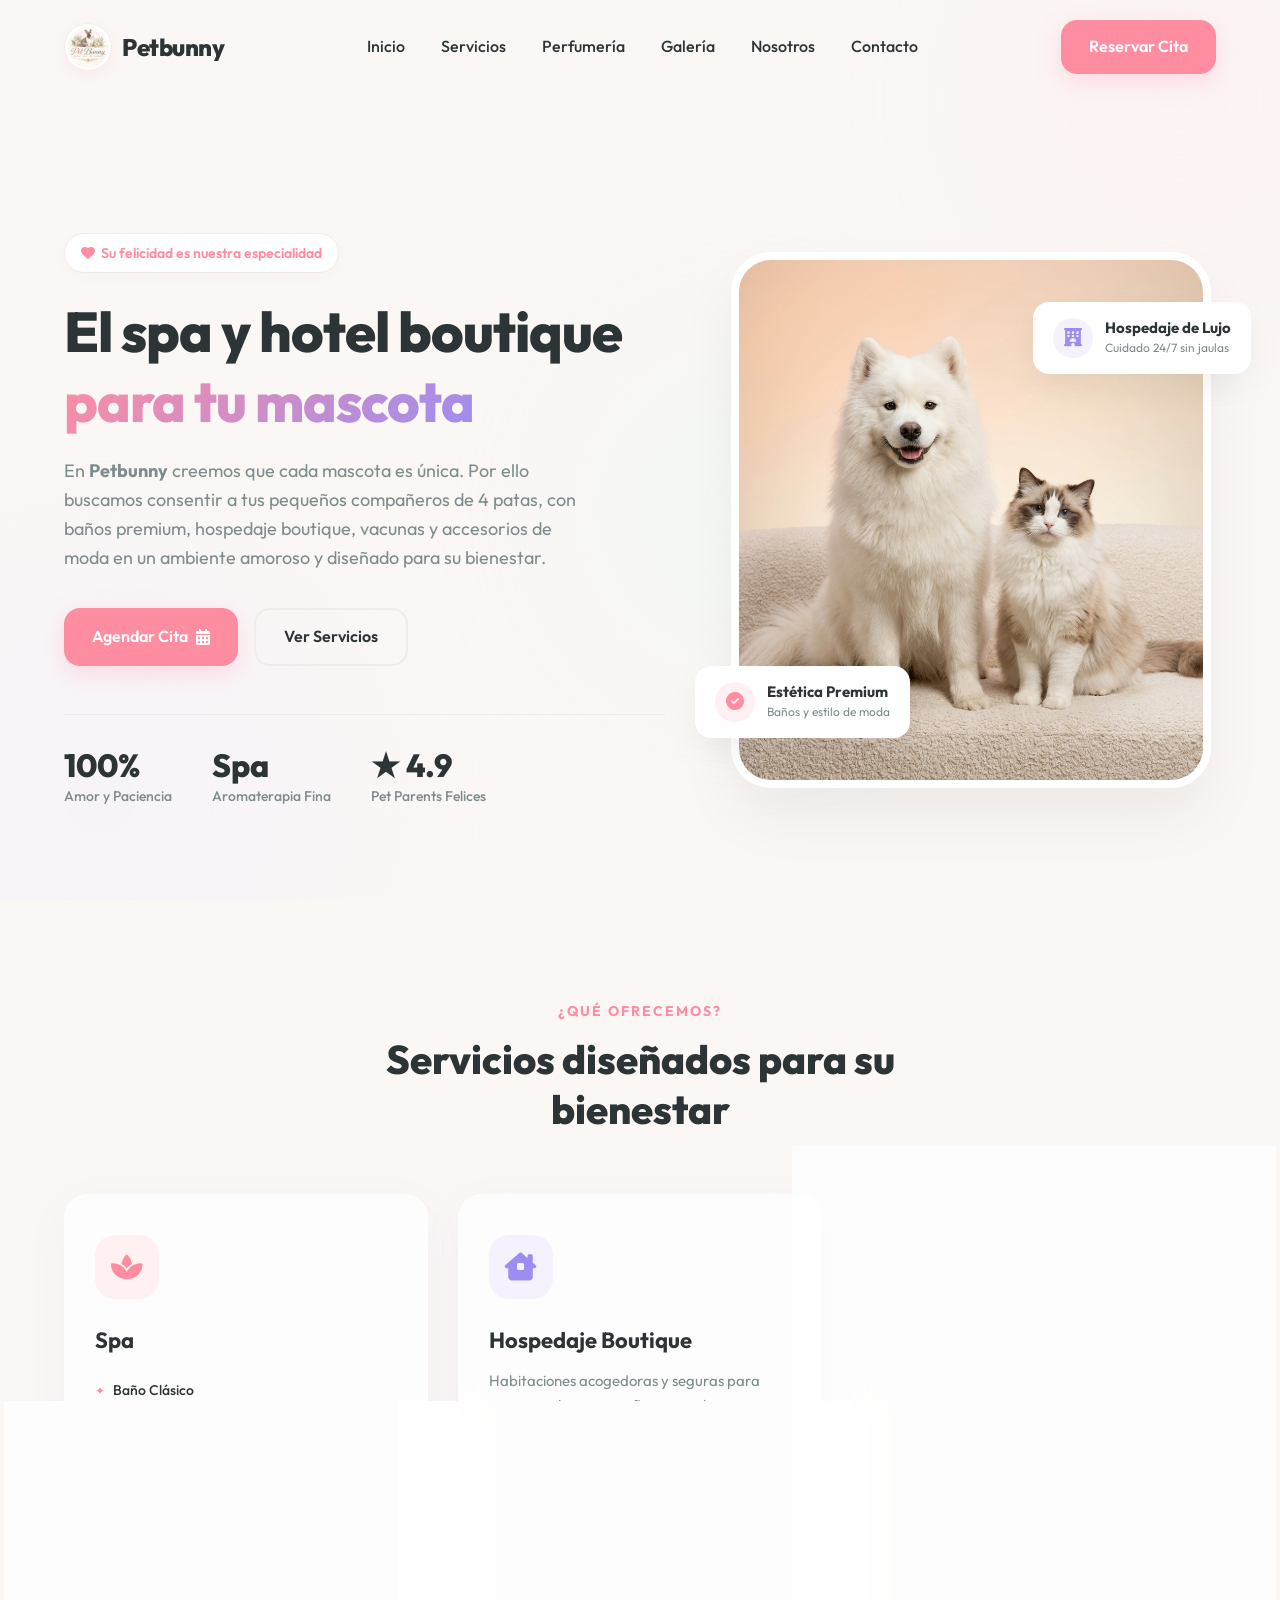
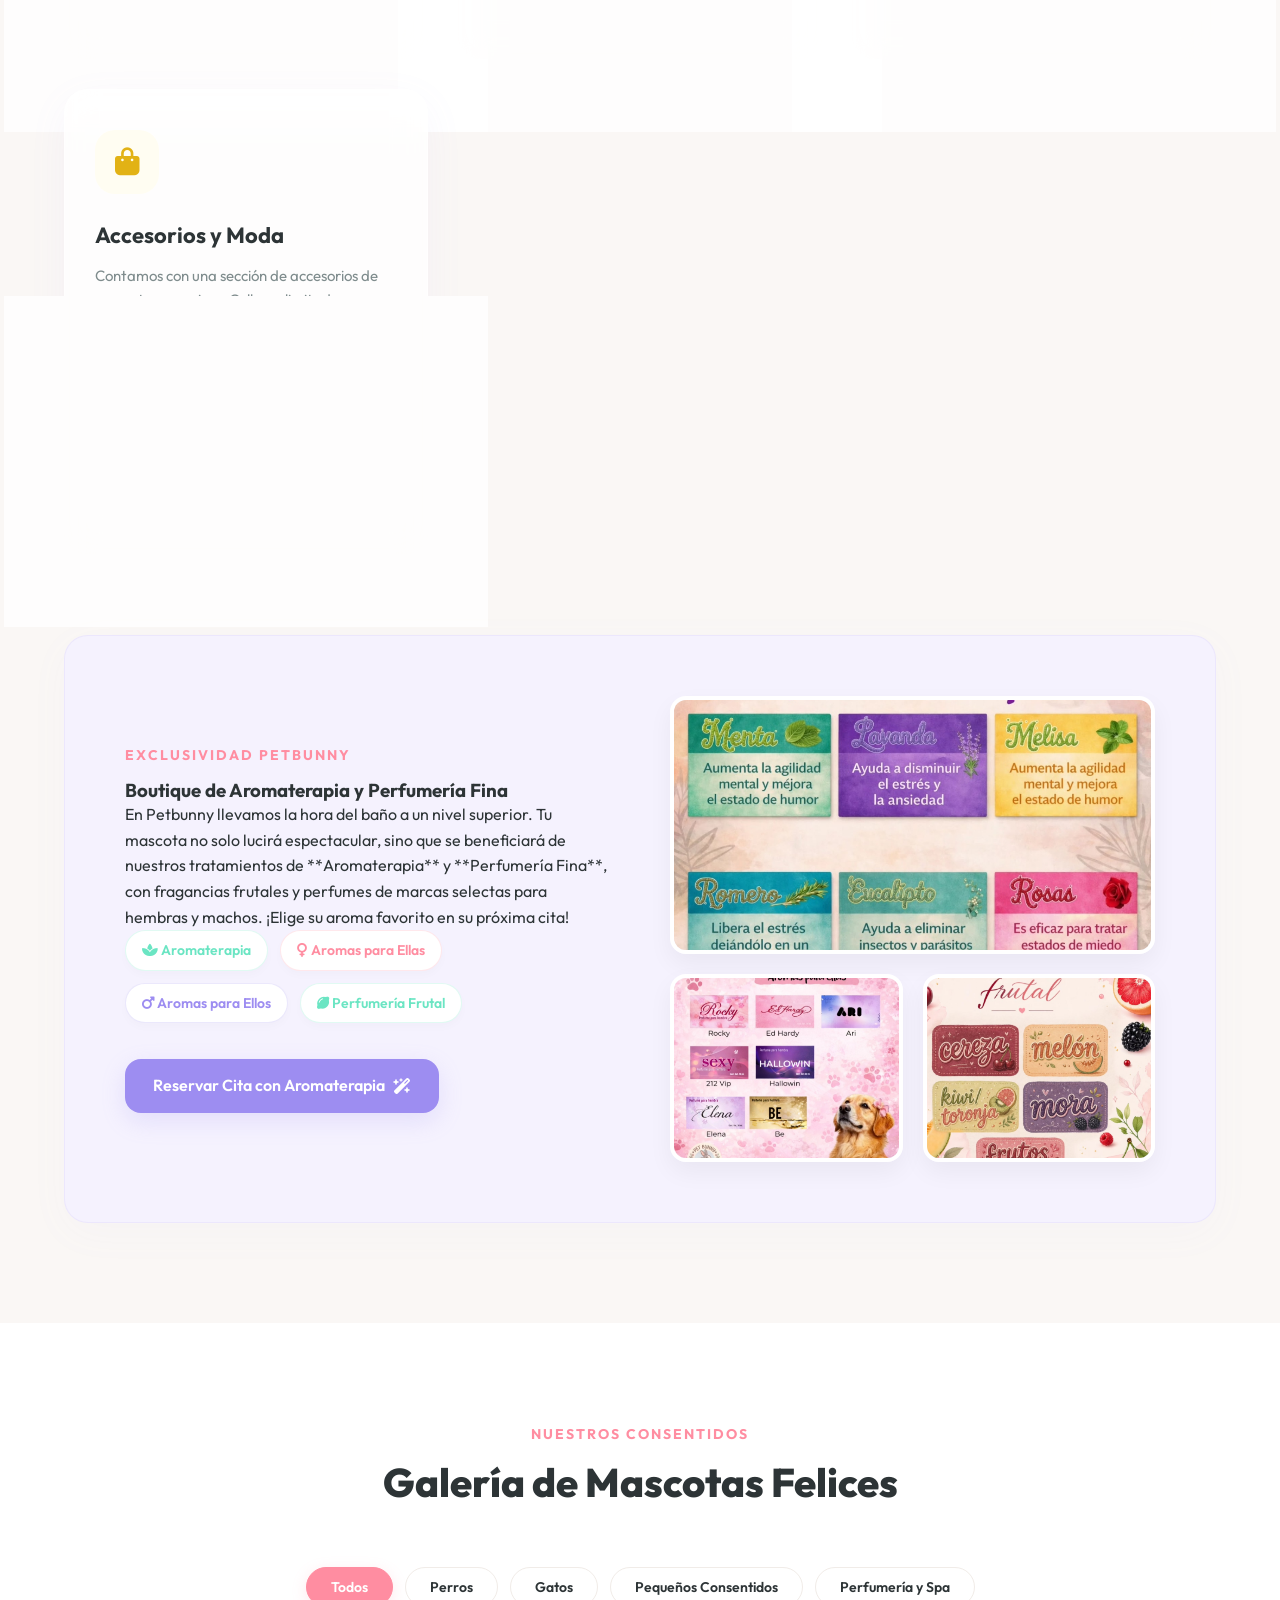
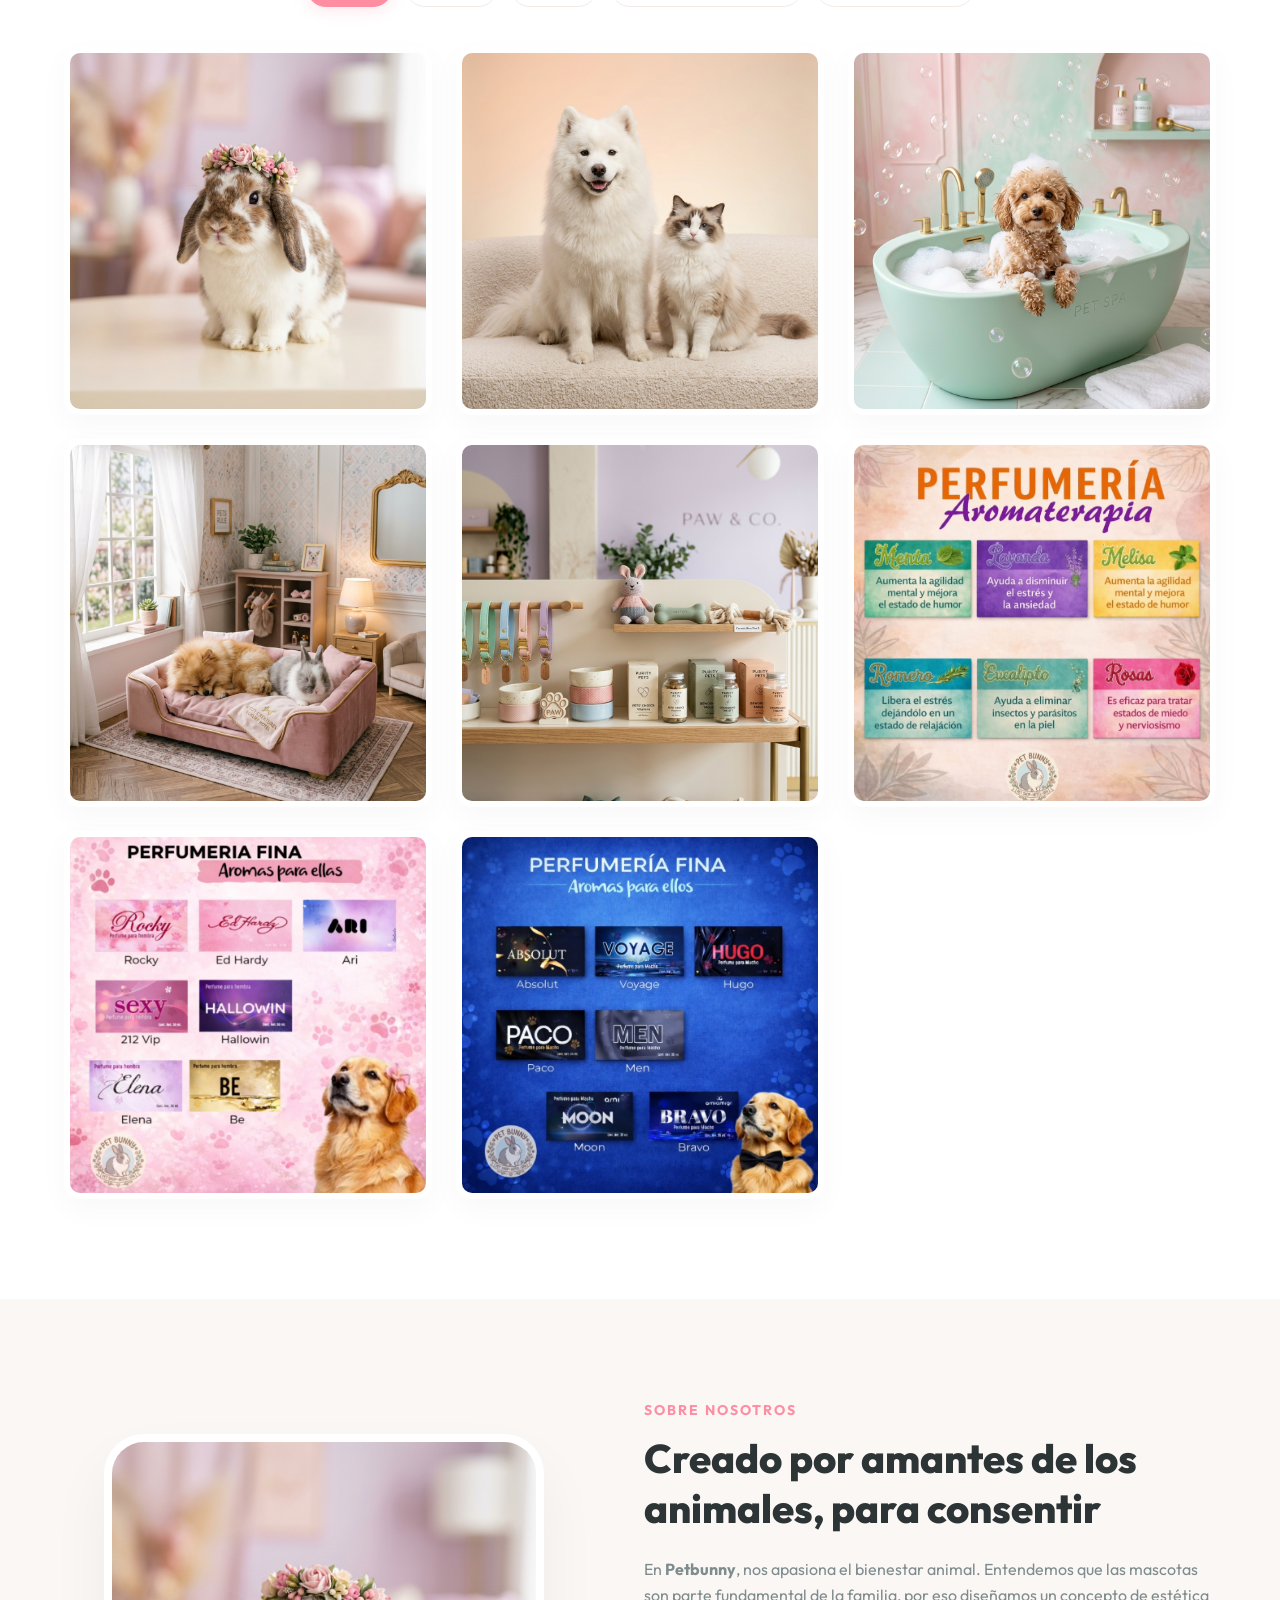
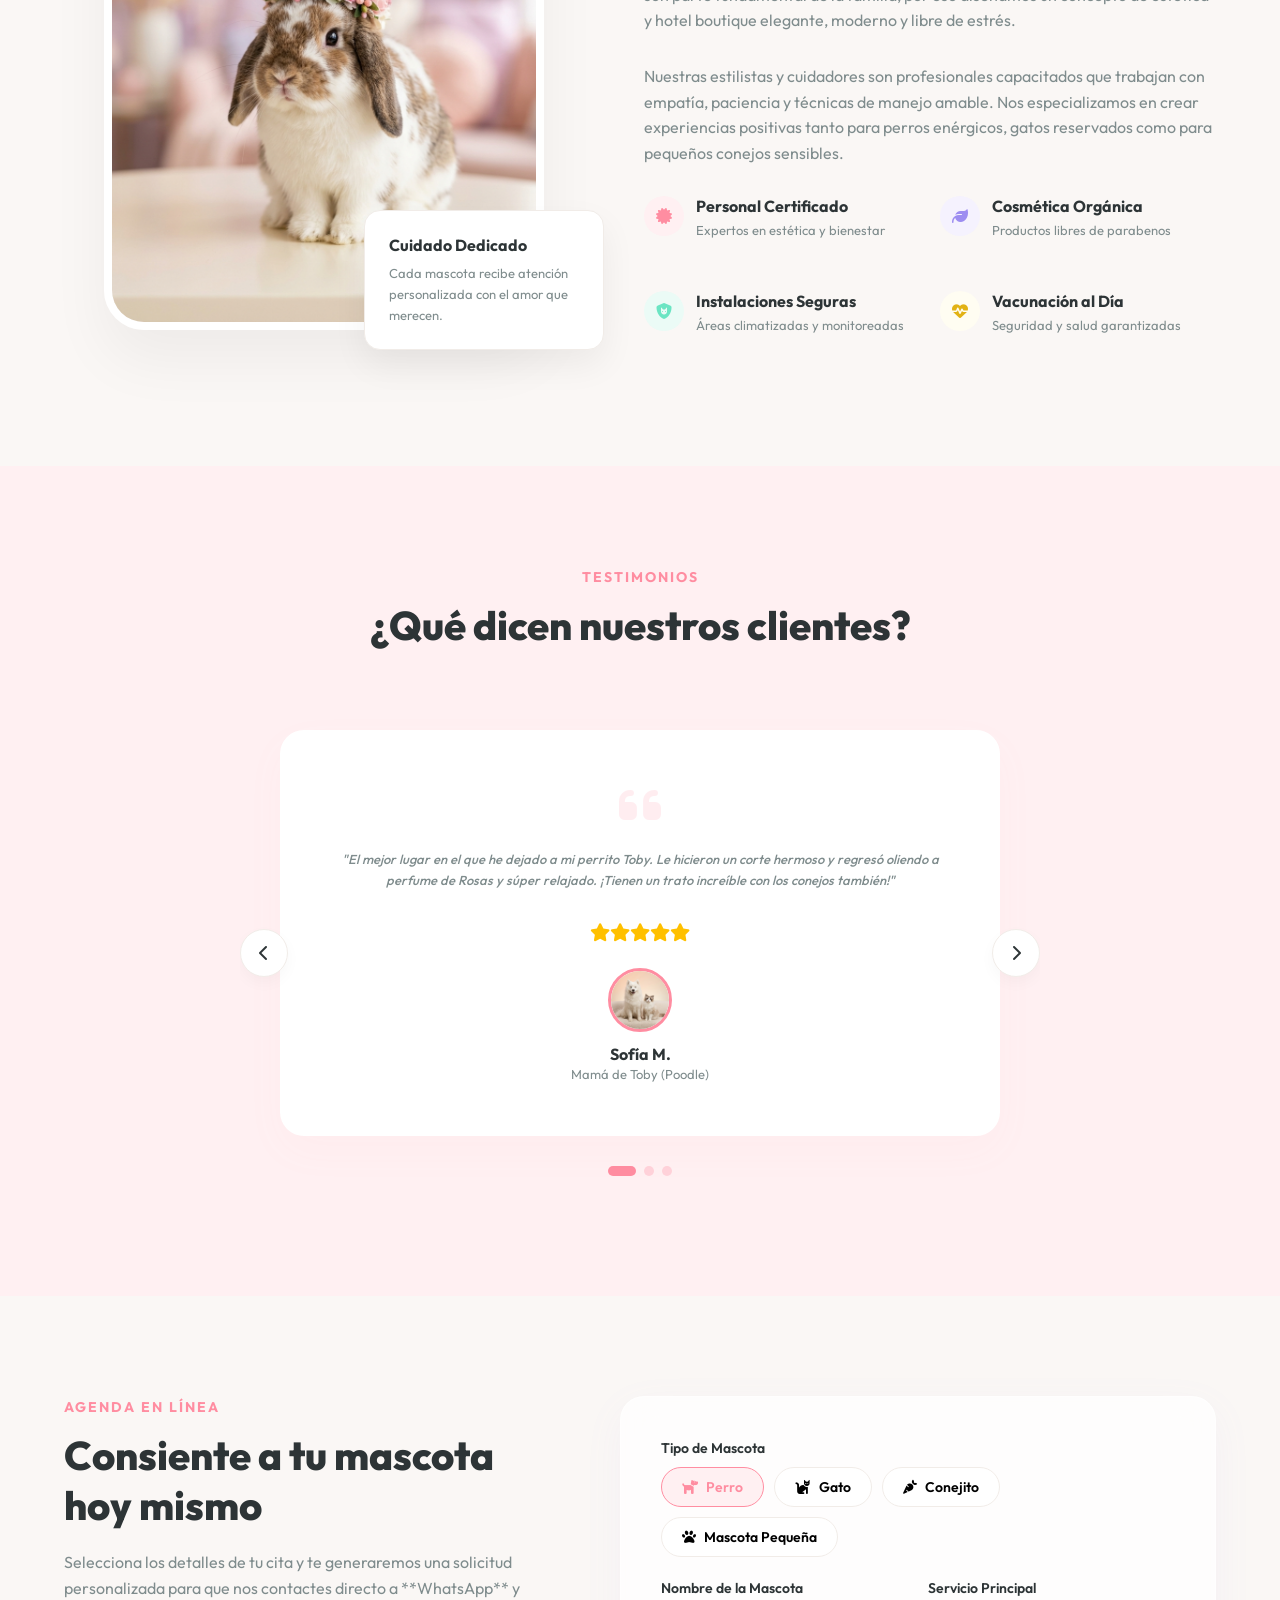
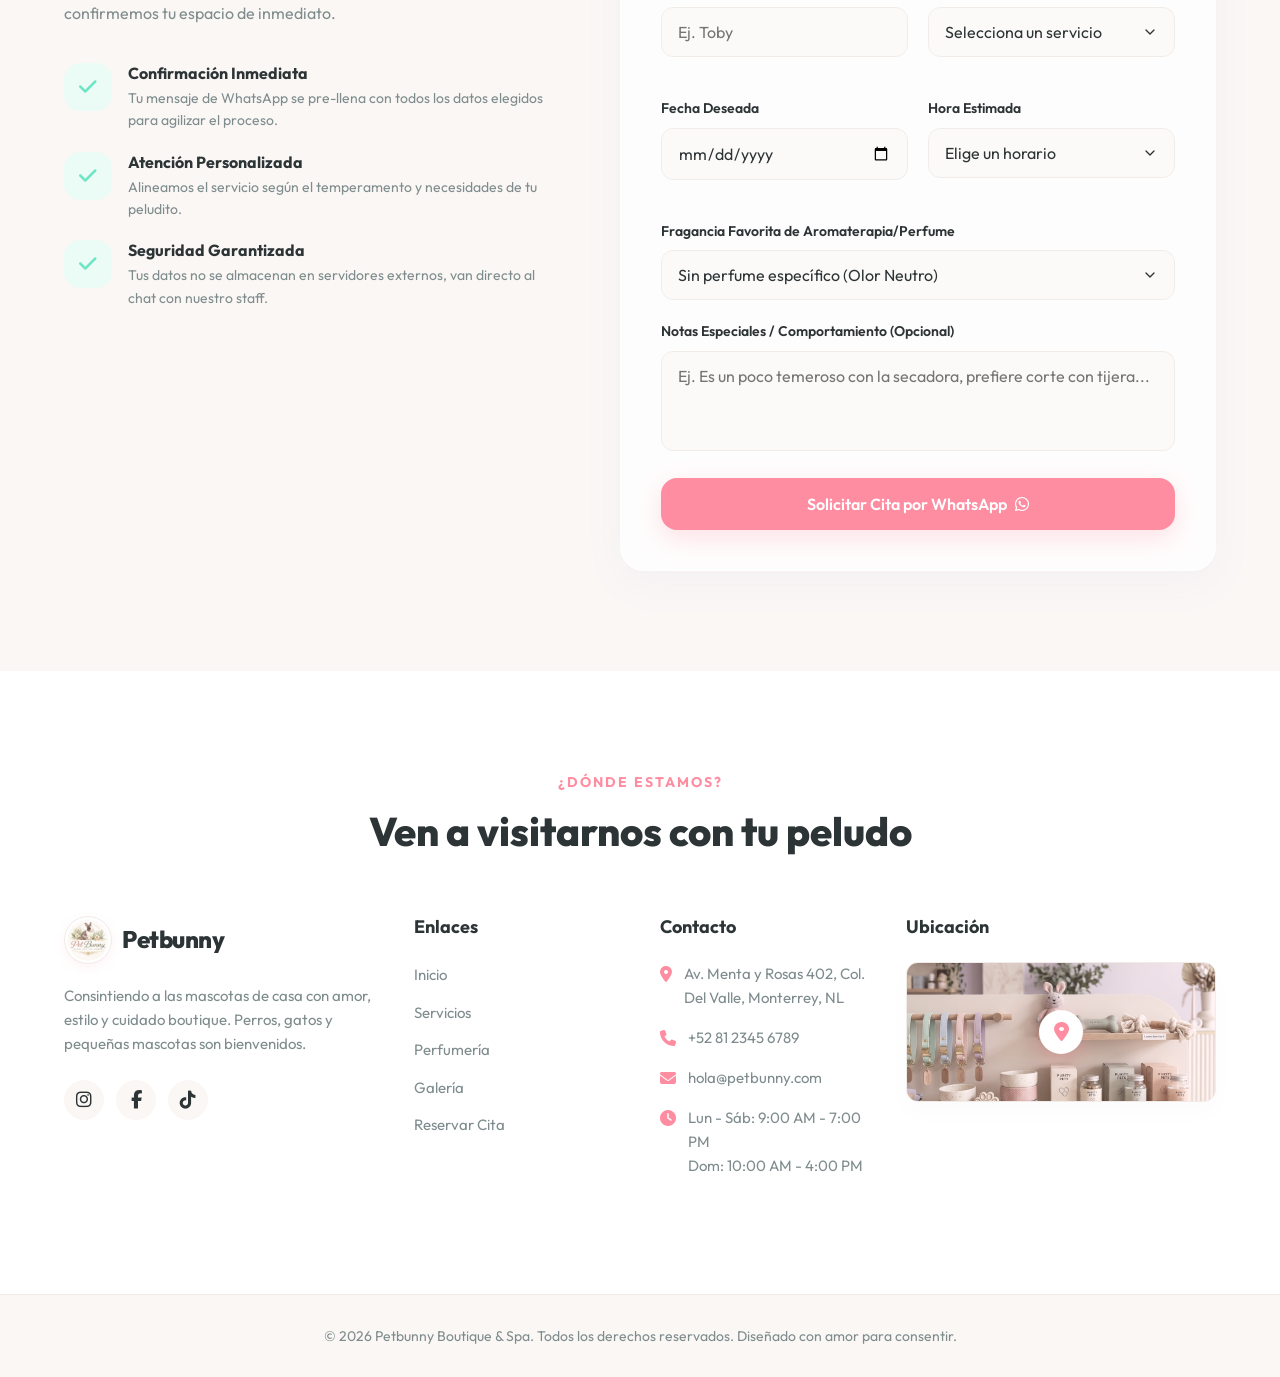
==== commit a46896b9: "feat: actualizacion de logo, textos de hero y subpagina de spa" ====
--- a/index.html
+++ b/index.html
@@ -16,9 +16,7 @@
     <header id="header">
         <div class="container nav-container">
             <a href="#" class="logo">
-                <div class="logo-badge">
-                    <i class="fa-solid fa-paw"></i>
-                </div>
+                <img src="assets/logo.png" alt="Petbunny Logo" class="logo-img">
                 <span>Petbunny</span>
             </a>
             
@@ -51,11 +49,11 @@
         <div class="container hero-grid">
             <div class="hero-content">
                 <div class="badge-trendy">
-                    <i class="fa-solid fa-heart"></i> El cuidado chic que merecen
+                    <i class="fa-solid fa-heart"></i> Su felicidad es nuestra especialidad
                 </div>
                 <h1 class="hero-title">El spa y hotel boutique <br><span class="text-gradient">para tu mascota</span></h1>
                 <p class="hero-description">
-                    En <strong>Petbunny</strong> creemos que cada mascota es única. Consentimos a tus perritos, gatitos y pequeños compañeros con baños relajantes, cortes con estilo, hospedaje boutique, vacunas y accesorios de moda en un ambiente amoroso y premium.
+                    En <strong>Petbunny</strong> creemos que cada mascota es única. Por ello buscamos consentir a tus pequeños compañeros de 4 patas, con baños premium, hospedaje boutique, vacunas y accesorios de moda en un ambiente amoroso y diseñado para su bienestar.
                 </p>
                 <div class="hero-cta">
                     <a href="#reservar" class="btn btn-primary">Agendar Cita <i class="fa-solid fa-calendar-days"></i></a>
@@ -115,17 +113,18 @@
             </div>
             
             <div class="services-grid">
-                <!-- Card 1: Baño y Estética -->
-                <div class="service-card glass-card card-pink">
+                <!-- Card 1: Spa -->
+                <div class="service-card glass-card card-pink" id="spa-card">
                     <div class="service-icon">
-                        <i class="fa-solid fa-shower"></i>
-                    </div>
-                    <h3>Baño y Estética</h3>
-                    <p>Baños terapéuticos, corte de pelo con estilo según raza, corte de uñas, limpieza de oídos y un toque de nuestra perfumería fina exclusiva.</p>
-                    <ul class="service-features">
-                        <li>Corte con estilistas expertas</li>
-                        <li>Shampoo hipoalergénico</li>
-                        <li>Aromaterapia relajante</li>
+                        <i class="fa-solid fa-spa"></i>
+                    </div>
+                    <h3>Spa</h3>
+                    <ul class="service-features" style="margin-top: 10px; flex-grow: 1;">
+                        <li><a href="spa.html#clasico">Baño Clásico</a></li>
+                        <li><a href="spa.html#medicado">Baño Medicado</a></li>
+                        <li><a href="spa.html#luxxe-bath">Baño Luxxe</a></li>
+                        <li><a href="spa.html#luxxe-spa">Spa Luxxe</a></li>
+                        <li><a href="spa.html#ozon">Ozon Pet</a></li>
                     </ul>
                     <a href="#reservar" class="service-link">Agendar ahora <i class="fa-solid fa-arrow-right"></i></a>
                 </div>
@@ -145,28 +144,27 @@
                     <a href="#reservar" class="service-link">Consultar fechas <i class="fa-solid fa-arrow-right"></i></a>
                 </div>
                 
-                <!-- Card 3: Veterinaria Preventiva -->
+                <!-- Card 3: Cuidado Preventivo -->
                 <div class="service-card glass-card card-mint">
                     <div class="service-icon">
                         <i class="fa-solid fa-heart-pulse"></i>
                     </div>
                     <h3>Cuidado Preventivo</h3>
-                    <p>Mantén a tu peludo fuerte y protegido. Contamos con aplicación de vacunas esenciales y venta de pastillas desparasitantes recomendadas por profesionales.</p>
-                    <ul class="service-features">
+                    <p>Mantén a tu peludo sano y protegido. Contamos con aplicación de vacunas esenciales y pastillas desparasitantes.</p>
+                    <ul class="service-features" style="flex-grow: 1;">
                         <li>Vacunas de alta calidad</li>
                         <li>Desparasitantes internos/externos</li>
-                        <li>Asesoría de dosis correcta</li>
                     </ul>
                     <a href="#reservar" class="service-link">Consultar dosis <i class="fa-solid fa-arrow-right"></i></a>
                 </div>
                 
-                <!-- Card 4: Boutique de Accesorios -->
+                <!-- Card 4: Accesorios y Moda -->
                 <div class="service-card glass-card card-yellow">
                     <div class="service-icon">
                         <i class="fa-solid fa-bag-shopping"></i>
                     </div>
                     <h3>Accesorios y Moda</h3>
-                    <p>Una cuidada selección de accesorios de mascotas varios. Collares chic, platos cerámicos modernos, juguetes interactivos y premios saludables de alta gama.</p>
+                    <p>Contamos con una sección de accesorios de mascotas premium. Collares limitados premium, comederos, juguetes y premios tanto para aves como perros y gatos.</p>
                     <ul class="service-features">
                         <li>Accesorios modernos y de moda</li>
                         <li>Juguetes para estimulación mental</li>
@@ -608,9 +606,7 @@
                 <!-- Info column -->
                 <div class="footer-info-column">
                     <a href="#" class="logo">
-                        <div class="logo-badge">
-                            <i class="fa-solid fa-paw"></i>
-                        </div>
+                        <img src="assets/logo.png" alt="Petbunny Logo" class="logo-img">
                         <span>Petbunny</span>
                     </a>
                     <p>
--- a/styles.css
+++ b/styles.css
@@ -219,6 +219,21 @@
     box-shadow: 0 4px 12px rgba(255, 141, 161, 0.3);
 }
 
+.logo-img {
+    width: 48px;
+    height: 48px;
+    border-radius: 50%;
+    object-fit: contain;
+    background-color: white;
+    border: 1.5px solid var(--border-color);
+    box-shadow: 0 4px 12px rgba(255, 141, 161, 0.1);
+    transition: var(--transition-smooth);
+}
+
+.logo:hover .logo-img {
+    transform: scale(1.05) rotate(5deg);
+}
+
 .nav-menu {
     display: flex;
     align-items: center;
@@ -588,6 +603,34 @@
     display: flex;
     align-items: center;
     gap: 8px;
+}
+
+.service-features li a {
+    color: inherit;
+    text-decoration: none;
+    transition: var(--transition-smooth);
+    border-bottom: 1px dashed transparent;
+}
+
+.service-features li a:hover {
+    color: var(--primary);
+    border-bottom-color: var(--primary);
+    padding-left: 2px;
+}
+
+.card-purple .service-features li a:hover {
+    color: var(--secondary);
+    border-bottom-color: var(--secondary);
+}
+
+.card-mint .service-features li a:hover {
+    color: var(--accent);
+    border-bottom-color: var(--accent);
+}
+
+.card-yellow .service-features li a:hover {
+    color: #E2B215;
+    border-bottom-color: #E2B215;
 }
 
 .service-features li::before {
